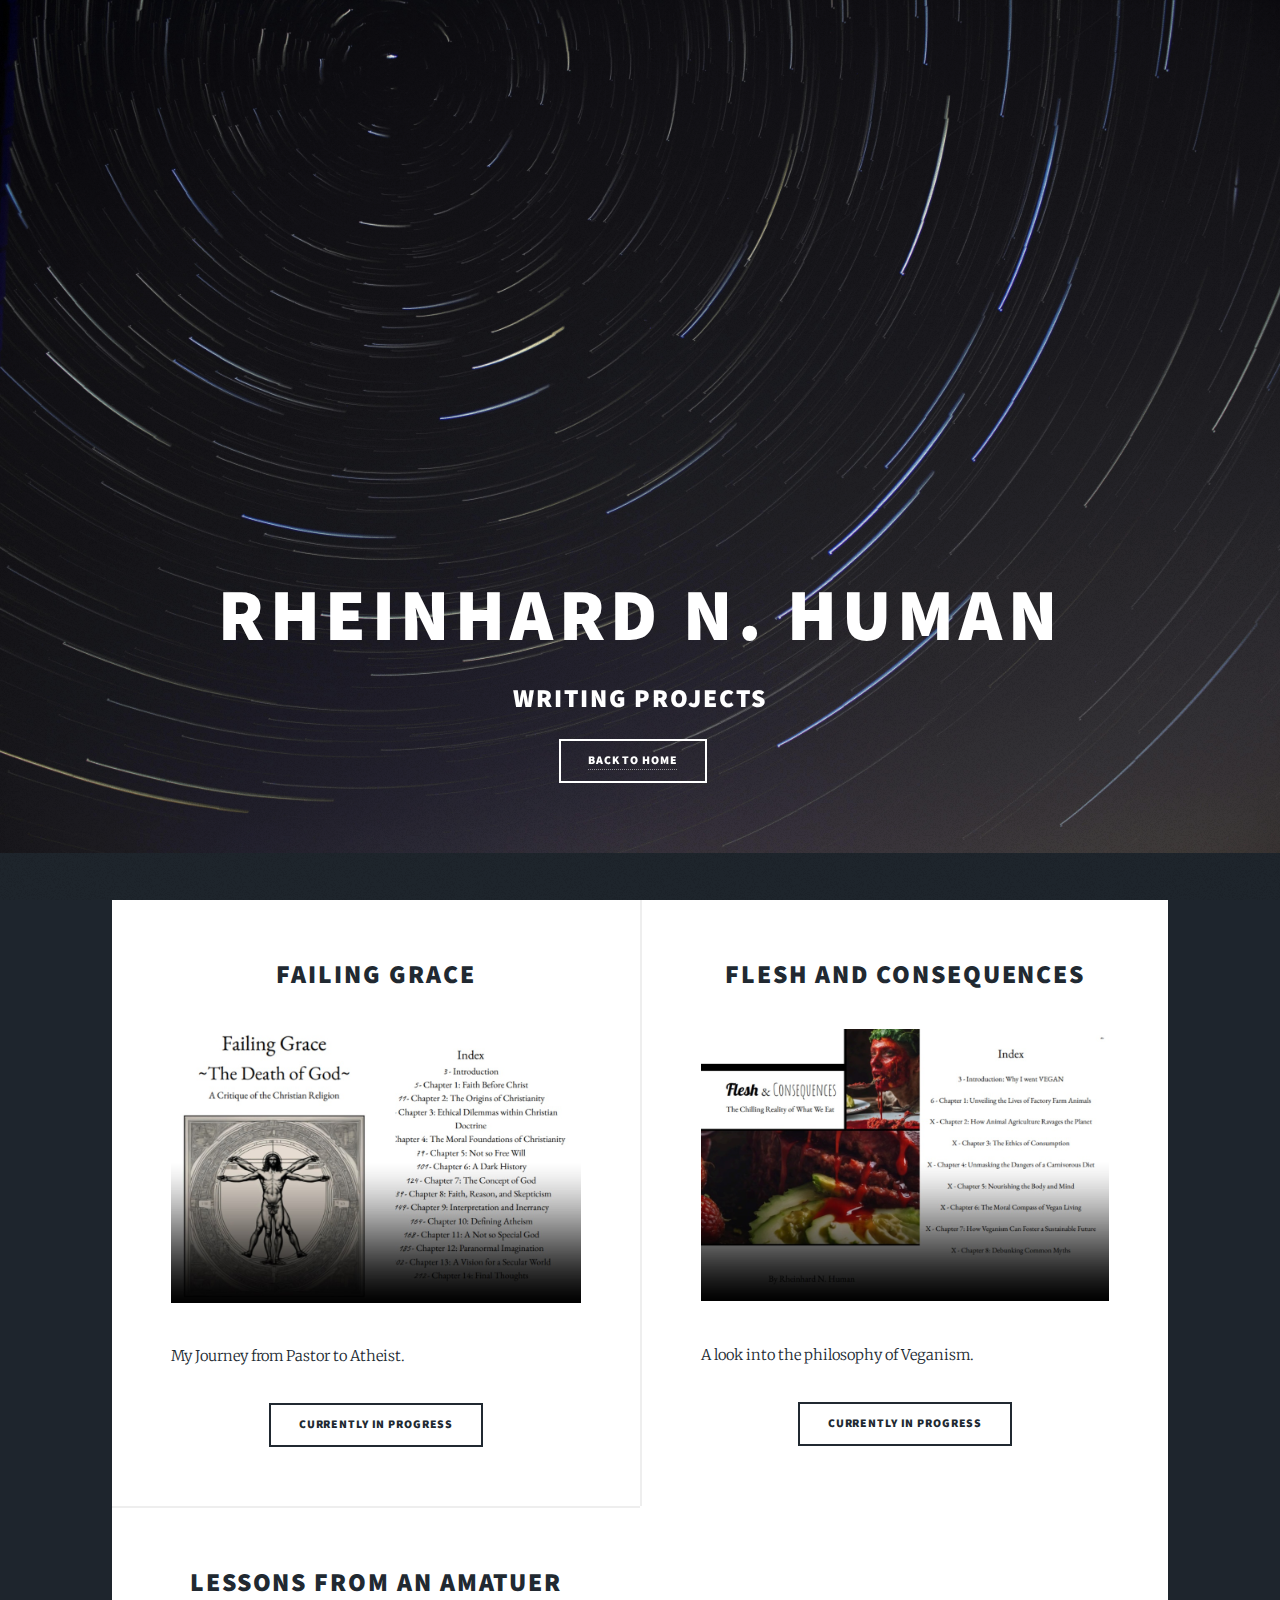
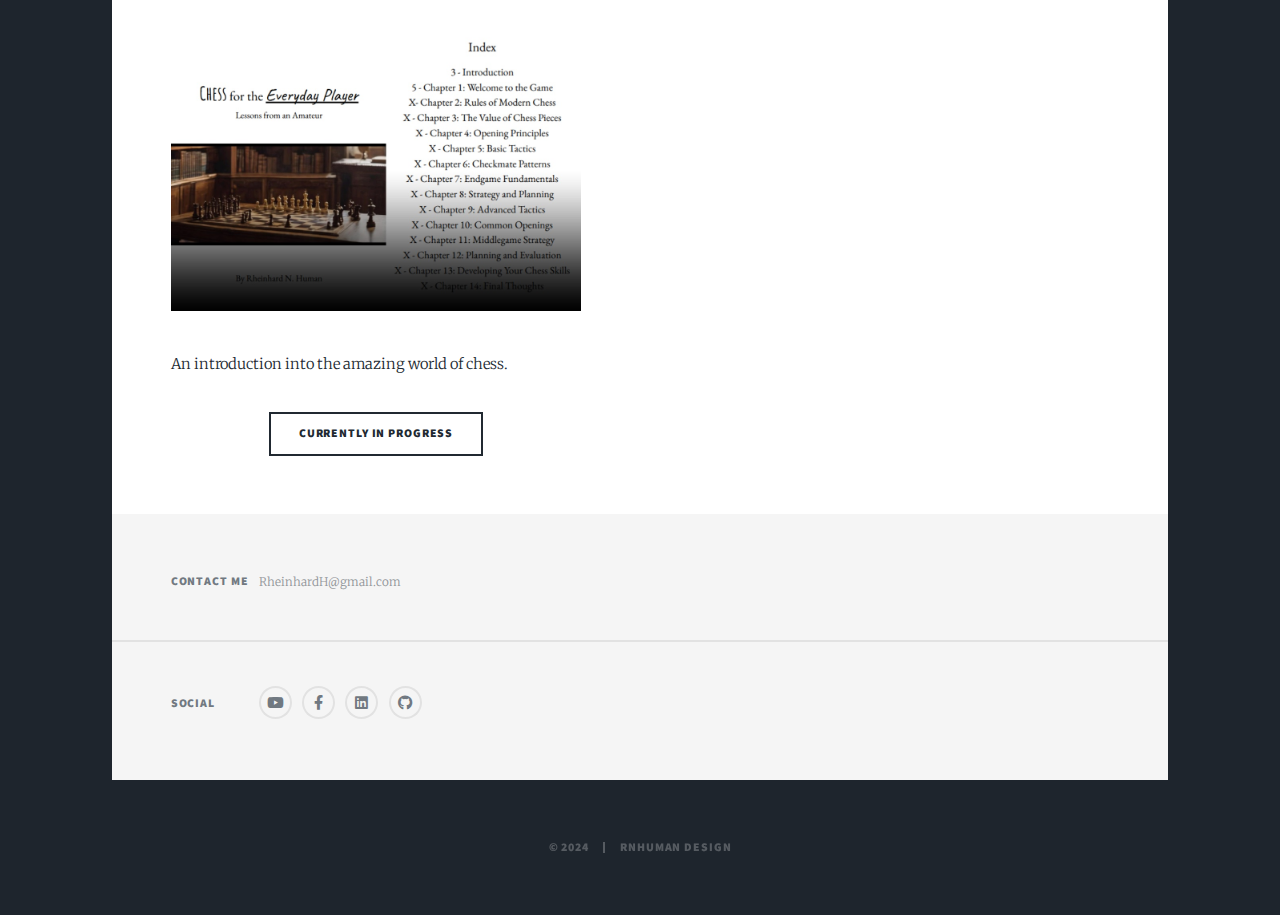
==== wt.html @ 0ad4e661 "Website 95% update" ====
<!DOCTYPE HTML>

<html>
	<head>
		<title>R.N.Human</title>
		<meta charset="utf-8" />
		<meta name="viewport" content="width=device-width, initial-scale=1, user-scalable=no" />
		<link rel="stylesheet" href="assets/css/main.css" />
		<noscript><link rel="stylesheet" href="assets/css/noscript.css" /></noscript>
	</head>
	<body class="is-preload">

			<div id="wrapper" class="fade-in">

					<div id="intro">
						<h1>Rheinhard N. Human</h1>
						<h2>Writing Projects</h2>
						<ul class="actions">
							<button><a href="index.html">Back to Home</a></button>
						</ul>
					</div>

					<header id="header">
						<a href="index.html" class="logo">Back to Home</a>
					</header>

					<div id="main">

							<section class="posts">
								<article>
									<header>
										<h2><a href="pages/gd.html">Failing Grace</a></h2>
									</header>
									<a href="#" class="image fit"><img src="images/01W.jpg" alt="" /></a>
									<p>My Journey from Pastor to Atheist.</p>
									<ul class="actions special">
										<li><a href="#" class="button">Currently In Progress</a></li>
									</ul>
								</article>
								<article>
									<header>
										<h2><a href="pages/gd.html">Flesh and Consequences</a></h2>
									</header>
									<a href="#" class="image fit"><img src="images/02W.jpg" alt="" /></a>
									<p>A look into the philosophy of Veganism.</p>
									<ul class="actions special">
										<li><a href="#" class="button">Currently In Progress</a></li>
									</ul>
								</article>
								<article>
									<header>
										<h2><a href="pages/gd.html">Lessons from an Amatuer</a></h2>
									</header>
									<a href="#" class="image fit"><img src="images/03W.jpg" alt="" /></a>
									<p>An introduction into the amazing world of chess.</p>
									<ul class="actions special">
										<li><a href="#" class="button">Currently In Progress</a></li>
									</ul>
								</article>
							</section>
					</div>

					<footer id="footer">
						<section class="split contact">
							<section class="alt">
								<h3>Contact Me</h3>
								<p>RheinhardH@gmail.com</p>
							</section>
							<section>
								<h3>Social</h3>
								<ul class="icons alt">
									<li><a href="https://www.youtube.com/@rheinhardh" class="icon brands alt fa-youtube"><span class="label">Youtube</span></a></li>
									<li><a href="https://www.facebook.com/SEGinteractive" class="icon brands alt fa-facebook-f"><span class="label">Facebook</span></a></li>
									<li><a href="https://za.linkedin.com/in/rnhuman" class="icon brands alt fa-linkedin"><span class="label">LinkedIn</span></a></li>
									<li><a href="https://github.com/RNHuman" class="icon brands alt fa-github"><span class="label">GitHub</span></a></li>
								</ul>
							</section>
						</section>
					</footer>

					<div id="copyright">
						<ul><li>&copy; 2024</li><li>RNHuman Design</li></ul>
					</div>

			</div>

			<script src="assets/js/jquery.min.js"></script>
			<script src="assets/js/jquery.scrollex.min.js"></script>
			<script src="assets/js/jquery.scrolly.min.js"></script>
			<script src="assets/js/browser.min.js"></script>
			<script src="assets/js/breakpoints.min.js"></script>
			<script src="assets/js/util.js"></script>
			<script src="assets/js/main.js"></script>

	</body>
</html>
---- assets/css/main.css ----
@import url(fontawesome-all.min.css);
@import url("https://fonts.googleapis.com/css?family=Merriweather:300,700,300italic,700italic|Source+Sans+Pro:900");

/*
	Massively by HTML5 UP
	html5up.net | @ajlkn
	Free for personal and commercial use under the CCA 3.0 license (html5up.net/license)
*/

html, body, div, span, applet, object,
iframe, h1, h2, h3, h4, h5, h6, p, blockquote,
pre, a, abbr, acronym, address, big, cite,
code, del, dfn, em, img, ins, kbd, q, s, samp,
small, strike, strong, sub, sup, tt, var, b,
u, i, center, dl, dt, dd, ol, ul, li, fieldset,
form, label, legend, table, caption, tbody,
tfoot, thead, tr, th, td, article, aside,
canvas, details, embed, figure, figcaption,
footer, header, hgroup, menu, nav, output, ruby,
section, summary, time, mark, audio, video {
	margin: 0;
	padding: 0;
	border: 0;
	font-size: 100%;
	font: inherit;
	vertical-align: baseline;}

article, aside, details, figcaption, figure,
footer, header, hgroup, menu, nav, section {
	display: block;}

body {
	line-height: 1;
}

ol, ul {
	list-style: none;
}

blockquote, q {
	quotes: none;
}

	blockquote:before, blockquote:after, q:before, q:after {
		content: '';
		content: none;
	}

table {
	border-collapse: collapse;
	border-spacing: 0;
}

body {
	-webkit-text-size-adjust: none;
}

mark {
	background-color: transparent;
	color: inherit;
}

input::-moz-focus-inner {
	border: 0;
	padding: 0;
}

input, select, textarea {
	-moz-appearance: none;
	-webkit-appearance: none;
	-ms-appearance: none;
	appearance: none;
}

/* Basic */

	@-ms-viewport {
		width: device-width;
	}

	body {
		-ms-overflow-style: scrollbar;
	}

	@media screen and (max-width: 480px) {

		html, body {
			min-width: 320px;
		}

	}

	html {
		box-sizing: border-box;
	}

	*, *:before, *:after {
		box-sizing: inherit;
	}

	body {
		background-color: #1e252d;
	}

		body.is-preload *, body.is-preload *:before, body.is-preload *:after {
			-moz-animation: none !important;
			-webkit-animation: none !important;
			-ms-animation: none !important;
			animation: none !important;
			-moz-transition: none !important;
			-webkit-transition: none !important;
			-ms-transition: none !important;
			transition: none !important;
		}

/* Type */

	html {
		font-size: 16pt;
	}

		@media screen and (max-width: 1680px) {

			html {
				font-size: 12pt;
			}

		}

		@media screen and (max-width: 1280px) {

			html {
				font-size: 11pt;
			}

		}

		@media screen and (max-width: 360px) {

			html {
				font-size: 10pt;
			}

		}

	body {
		color: #212931;
	}

	body, input, select, textarea {
		font-family: "Merriweather", Georgia, serif;
		font-weight: 300;
		font-size: 1rem;
		line-height: 2.375;
	}

	a {
		-moz-transition: color 0.2s ease-in-out, background-color 0.2s ease-in-out, border-color 0.2s ease-in-out, box-shadow 0.2s ease-in-out;
		-webkit-transition: color 0.2s ease-in-out, background-color 0.2s ease-in-out, border-color 0.2s ease-in-out, box-shadow 0.2s ease-in-out;
		-ms-transition: color 0.2s ease-in-out, background-color 0.2s ease-in-out, border-color 0.2s ease-in-out, box-shadow 0.2s ease-in-out;
		transition: color 0.2s ease-in-out, background-color 0.2s ease-in-out, border-color 0.2s ease-in-out, box-shadow 0.2s ease-in-out;
		border-bottom: dotted 1px;
		text-decoration: none;
	}

		a:hover {
			border-bottom-color: transparent;
		}

	strong, b {
		font-weight: 600;
	}

	em, i {
		font-style: italic;
	}

	p {
		text-align: justify;
		margin: 0 0 2rem 0;
	}

	h1, h2, h3, h4, h5, h6 {
		font-family: "Source Sans Pro", Helvetica, sans-serif;
		font-weight: 900;
		line-height: 1.5;
		letter-spacing: 0.075em;
		text-transform: uppercase;
		margin: 0 0 1rem 0;
	}

		h1 a, h2 a, h3 a, h4 a, h5 a, h6 a {
			border-bottom: 0;
			color: inherit;
			text-decoration: none;
		}

	h1 {
		font-size: 4rem;
		line-height: 1.1;
		margin: 0 0 2rem 0;
	}

	h2 {
		font-size: 1.75rem;
		line-height: 1.3;
		margin: 0 0 1.5rem 0;
	}

	h3 {
		font-size: 1.25rem;
		margin: 0 0 1.5rem 0;
	}

	h4 {
		font-size: 1rem;
	}

	h5 {
		font-size: 0.9rem;
	}

	h6 {
		font-size: 0.8rem;
	}

	sub {
		font-size: 0.8rem;
		position: relative;
		top: 0.5rem;
	}

	sup {
		font-size: 0.8rem;
		position: relative;
		top: -0.5rem;
	}

	blockquote {
		border-left: solid 4px;
		font-style: italic;
		margin: 0 0 2rem 0;
		padding: 0.5rem 0 0.5rem 2rem;
	}

	code {
		border: solid 2px;
		font-family: "Courier New", monospace;
		font-size: 0.9rem;
		margin: 0 0.25rem;
		padding: 0.25rem 0.65rem;
	}

	pre {
		-webkit-overflow-scrolling: touch;
		font-family: "Courier New", monospace;
		font-size: 0.9rem;
		margin: 0 0 2rem 0;
	}

		pre code {
			display: block;
			line-height: 1.75;
			padding: 1rem 1.5rem;
			overflow-x: auto;
		}

	hr {
		border: 0;
		border-bottom: solid 2px;
		margin: 3rem 0;
	}

		hr.major {
			margin: 5rem 0;
		}

	.align-left {
		text-align: left;
	}

	.align-center {
		text-align: center;
	}

	.align-right {
		text-align: right;
	}

	input, select, textarea {
		color: #212931;
	}

	a {
		color: #212931;
		border-bottom-color: rgba(33, 41, 49, 0.5);
	}

		a:hover {
			border-bottom-color: transparent;
			color: #18bfef !important;
		}

	strong, b {
		color: #212931;
	}

	h1, h2, h3, h4, h5, h6 {
		color: #212931;
	}

	blockquote {
		border-left-color: #eeeeee;
	}

	code {
		background: rgba(220, 220, 220, 0.25);
		border-color: #eeeeee;
	}

	hr {
		border-bottom-color: #eeeeee;
	}

/* Row */

	.row {
		display: flex;
		flex-wrap: wrap;
		box-sizing: border-box;
		align-items: stretch;
	}

		.row > * {
			box-sizing: border-box;
		}

		.row.gtr-uniform > * > :last-child {
			margin-bottom: 0;
		}

		.row.aln-left {
			justify-content: flex-start;
		}

		.row.aln-center {
			justify-content: center;
		}

		.row.aln-right {
			justify-content: flex-end;
		}

		.row.aln-top {
			align-items: flex-start;
		}

		.row.aln-middle {
			align-items: center;
		}

		.row.aln-bottom {
			align-items: flex-end;
		}

		.row > .imp {
			order: -1;
		}

		.row > .col-1 {
			width: 8.33333%;
		}

		.row > .off-1 {
			margin-left: 8.33333%;
		}

		.row > .col-2 {
			width: 16.66667%;
		}

		.row > .off-2 {
			margin-left: 16.66667%;
		}

		.row > .col-3 {
			width: 25%;
		}

		.row > .off-3 {
			margin-left: 25%;
		}

		.row > .col-4 {
			width: 33.33333%;
		}

		.row > .off-4 {
			margin-left: 33.33333%;
		}

		.row > .col-5 {
			width: 41.66667%;
		}

		.row > .off-5 {
			margin-left: 41.66667%;
		}

		.row > .col-6 {
			width: 50%;
		}

		.row > .off-6 {
			margin-left: 50%;
		}

		.row > .col-7 {
			width: 58.33333%;
		}

		.row > .off-7 {
			margin-left: 58.33333%;
		}

		.row > .col-8 {
			width: 66.66667%;
		}

		.row > .off-8 {
			margin-left: 66.66667%;
		}

		.row > .col-9 {
			width: 75%;
		}

		.row > .off-9 {
			margin-left: 75%;
		}

		.row > .col-10 {
			width: 83.33333%;
		}

		.row > .off-10 {
			margin-left: 83.33333%;
		}

		.row > .col-11 {
			width: 91.66667%;
		}

		.row > .off-11 {
			margin-left: 91.66667%;
		}

		.row > .col-12 {
			width: 100%;
		}

		.row > .off-12 {
			margin-left: 100%;
		}

		.row.gtr-0 {
			margin-top: 0;
			margin-left: 0rem;
		}

			.row.gtr-0 > * {
				padding: 0 0 0 0rem;
			}

			.row.gtr-0.gtr-uniform {
				margin-top: 0rem;
			}

				.row.gtr-0.gtr-uniform > * {
					padding-top: 0rem;
				}

		.row.gtr-25 {
			margin-top: 0;
			margin-left: -0.375rem;
		}

			.row.gtr-25 > * {
				padding: 0 0 0 0.375rem;
			}

			.row.gtr-25.gtr-uniform {
				margin-top: -0.375rem;
			}

				.row.gtr-25.gtr-uniform > * {
					padding-top: 0.375rem;
				}

		.row.gtr-50 {
			margin-top: 0;
			margin-left: -0.75rem;
		}

			.row.gtr-50 > * {
				padding: 0 0 0 0.75rem;
			}

			.row.gtr-50.gtr-uniform {
				margin-top: -0.75rem;
			}

				.row.gtr-50.gtr-uniform > * {
					padding-top: 0.75rem;
				}

		.row {
			margin-top: 0;
			margin-left: -1.5rem;
		}

			.row > * {
				padding: 0 0 0 1.5rem;
			}

			.row.gtr-uniform {
				margin-top: -1.5rem;
			}

				.row.gtr-uniform > * {
					padding-top: 1.5rem;
				}

		.row.gtr-150 {
			margin-top: 0;
			margin-left: -2.25rem;
		}

			.row.gtr-150 > * {
				padding: 0 0 0 2.25rem;
			}

			.row.gtr-150.gtr-uniform {
				margin-top: -2.25rem;
			}

				.row.gtr-150.gtr-uniform > * {
					padding-top: 2.25rem;
				}

		.row.gtr-200 {
			margin-top: 0;
			margin-left: -3rem;
		}

			.row.gtr-200 > * {
				padding: 0 0 0 3rem;
			}

			.row.gtr-200.gtr-uniform {
				margin-top: -3rem;
			}

				.row.gtr-200.gtr-uniform > * {
					padding-top: 3rem;
				}

		@media screen and (max-width: 1680px) {

			.row {
				display: flex;
				flex-wrap: wrap;
				box-sizing: border-box;
				align-items: stretch;
			}

				.row > * {
					box-sizing: border-box;
				}

				.row.gtr-uniform > * > :last-child {
					margin-bottom: 0;
				}

				.row.aln-left {
					justify-content: flex-start;
				}

				.row.aln-center {
					justify-content: center;
				}

				.row.aln-right {
					justify-content: flex-end;
				}

				.row.aln-top {
					align-items: flex-start;
				}

				.row.aln-middle {
					align-items: center;
				}

				.row.aln-bottom {
					align-items: flex-end;
				}

				.row > .imp-xlarge {
					order: -1;
				}

				.row > .col-1-xlarge {
					width: 8.33333%;
				}

				.row > .off-1-xlarge {
					margin-left: 8.33333%;
				}

				.row > .col-2-xlarge {
					width: 16.66667%;
				}

				.row > .off-2-xlarge {
					margin-left: 16.66667%;
				}

				.row > .col-3-xlarge {
					width: 25%;
				}

				.row > .off-3-xlarge {
					margin-left: 25%;
				}

				.row > .col-4-xlarge {
					width: 33.33333%;
				}

				.row > .off-4-xlarge {
					margin-left: 33.33333%;
				}

				.row > .col-5-xlarge {
					width: 41.66667%;
				}

				.row > .off-5-xlarge {
					margin-left: 41.66667%;
				}

				.row > .col-6-xlarge {
					width: 50%;
				}

				.row > .off-6-xlarge {
					margin-left: 50%;
				}

				.row > .col-7-xlarge {
					width: 58.33333%;
				}

				.row > .off-7-xlarge {
					margin-left: 58.33333%;
				}

				.row > .col-8-xlarge {
					width: 66.66667%;
				}

				.row > .off-8-xlarge {
					margin-left: 66.66667%;
				}

				.row > .col-9-xlarge {
					width: 75%;
				}

				.row > .off-9-xlarge {
					margin-left: 75%;
				}

				.row > .col-10-xlarge {
					width: 83.33333%;
				}

				.row > .off-10-xlarge {
					margin-left: 83.33333%;
				}

				.row > .col-11-xlarge {
					width: 91.66667%;
				}

				.row > .off-11-xlarge {
					margin-left: 91.66667%;
				}

				.row > .col-12-xlarge {
					width: 100%;
				}

				.row > .off-12-xlarge {
					margin-left: 100%;
				}

				.row.gtr-0 {
					margin-top: 0;
					margin-left: 0rem;
				}

					.row.gtr-0 > * {
						padding: 0 0 0 0rem;
					}

					.row.gtr-0.gtr-uniform {
						margin-top: 0rem;
					}

						.row.gtr-0.gtr-uniform > * {
							padding-top: 0rem;
						}

				.row.gtr-25 {
					margin-top: 0;
					margin-left: -0.375rem;
				}

					.row.gtr-25 > * {
						padding: 0 0 0 0.375rem;
					}

					.row.gtr-25.gtr-uniform {
						margin-top: -0.375rem;
					}

						.row.gtr-25.gtr-uniform > * {
							padding-top: 0.375rem;
						}

				.row.gtr-50 {
					margin-top: 0;
					margin-left: -0.75rem;
				}

					.row.gtr-50 > * {
						padding: 0 0 0 0.75rem;
					}

					.row.gtr-50.gtr-uniform {
						margin-top: -0.75rem;
					}

						.row.gtr-50.gtr-uniform > * {
							padding-top: 0.75rem;
						}

				.row {
					margin-top: 0;
					margin-left: -1.5rem;
				}

					.row > * {
						padding: 0 0 0 1.5rem;
					}

					.row.gtr-uniform {
						margin-top: -1.5rem;
					}

						.row.gtr-uniform > * {
							padding-top: 1.5rem;
						}

				.row.gtr-150 {
					margin-top: 0;
					margin-left: -2.25rem;
				}

					.row.gtr-150 > * {
						padding: 0 0 0 2.25rem;
					}

					.row.gtr-150.gtr-uniform {
						margin-top: -2.25rem;
					}

						.row.gtr-150.gtr-uniform > * {
							padding-top: 2.25rem;
						}

				.row.gtr-200 {
					margin-top: 0;
					margin-left: -3rem;
				}

					.row.gtr-200 > * {
						padding: 0 0 0 3rem;
					}

					.row.gtr-200.gtr-uniform {
						margin-top: -3rem;
					}

						.row.gtr-200.gtr-uniform > * {
							padding-top: 3rem;
						}

		}

		@media screen and (max-width: 1280px) {

			.row {
				display: flex;
				flex-wrap: wrap;
				box-sizing: border-box;
				align-items: stretch;
			}

				.row > * {
					box-sizing: border-box;
				}

				.row.gtr-uniform > * > :last-child {
					margin-bottom: 0;
				}

				.row.aln-left {
					justify-content: flex-start;
				}

				.row.aln-center {
					justify-content: center;
				}

				.row.aln-right {
					justify-content: flex-end;
				}

				.row.aln-top {
					align-items: flex-start;
				}

				.row.aln-middle {
					align-items: center;
				}

				.row.aln-bottom {
					align-items: flex-end;
				}

				.row > .imp-large {
					order: -1;
				}

				.row > .col-1-large {
					width: 8.33333%;
				}

				.row > .off-1-large {
					margin-left: 8.33333%;
				}

				.row > .col-2-large {
					width: 16.66667%;
				}

				.row > .off-2-large {
					margin-left: 16.66667%;
				}

				.row > .col-3-large {
					width: 25%;
				}

				.row > .off-3-large {
					margin-left: 25%;
				}

				.row > .col-4-large {
					width: 33.33333%;
				}

				.row > .off-4-large {
					margin-left: 33.33333%;
				}

				.row > .col-5-large {
					width: 41.66667%;
				}

				.row > .off-5-large {
					margin-left: 41.66667%;
				}

				.row > .col-6-large {
					width: 50%;
				}

				.row > .off-6-large {
					margin-left: 50%;
				}

				.row > .col-7-large {
					width: 58.33333%;
				}

				.row > .off-7-large {
					margin-left: 58.33333%;
				}

				.row > .col-8-large {
					width: 66.66667%;
				}

				.row > .off-8-large {
					margin-left: 66.66667%;
				}

				.row > .col-9-large {
					width: 75%;
				}

				.row > .off-9-large {
					margin-left: 75%;
				}

				.row > .col-10-large {
					width: 83.33333%;
				}

				.row > .off-10-large {
					margin-left: 83.33333%;
				}

				.row > .col-11-large {
					width: 91.66667%;
				}

				.row > .off-11-large {
					margin-left: 91.66667%;
				}

				.row > .col-12-large {
					width: 100%;
				}

				.row > .off-12-large {
					margin-left: 100%;
				}

				.row.gtr-0 {
					margin-top: 0;
					margin-left: 0rem;
				}

					.row.gtr-0 > * {
						padding: 0 0 0 0rem;
					}

					.row.gtr-0.gtr-uniform {
						margin-top: 0rem;
					}

						.row.gtr-0.gtr-uniform > * {
							padding-top: 0rem;
						}

				.row.gtr-25 {
					margin-top: 0;
					margin-left: -0.375rem;
				}

					.row.gtr-25 > * {
						padding: 0 0 0 0.375rem;
					}

					.row.gtr-25.gtr-uniform {
						margin-top: -0.375rem;
					}

						.row.gtr-25.gtr-uniform > * {
							padding-top: 0.375rem;
						}

				.row.gtr-50 {
					margin-top: 0;
					margin-left: -0.75rem;
				}

					.row.gtr-50 > * {
						padding: 0 0 0 0.75rem;
					}

					.row.gtr-50.gtr-uniform {
						margin-top: -0.75rem;
					}

						.row.gtr-50.gtr-uniform > * {
							padding-top: 0.75rem;
						}

				.row {
					margin-top: 0;
					margin-left: -1.5rem;
				}

					.row > * {
						padding: 0 0 0 1.5rem;
					}

					.row.gtr-uniform {
						margin-top: -1.5rem;
					}

						.row.gtr-uniform > * {
							padding-top: 1.5rem;
						}

				.row.gtr-150 {
					margin-top: 0;
					margin-left: -2.25rem;
				}

					.row.gtr-150 > * {
						padding: 0 0 0 2.25rem;
					}

					.row.gtr-150.gtr-uniform {
						margin-top: -2.25rem;
					}

						.row.gtr-150.gtr-uniform > * {
							padding-top: 2.25rem;
						}

				.row.gtr-200 {
					margin-top: 0;
					margin-left: -3rem;
				}

					.row.gtr-200 > * {
						padding: 0 0 0 3rem;
					}

					.row.gtr-200.gtr-uniform {
						margin-top: -3rem;
					}

						.row.gtr-200.gtr-uniform > * {
							padding-top: 3rem;
						}

		}

		@media screen and (max-width: 980px) {

			.row {
				display: flex;
				flex-wrap: wrap;
				box-sizing: border-box;
				align-items: stretch;
			}

				.row > * {
					box-sizing: border-box;
				}

				.row.gtr-uniform > * > :last-child {
					margin-bottom: 0;
				}

				.row.aln-left {
					justify-content: flex-start;
				}

				.row.aln-center {
					justify-content: center;
				}

				.row.aln-right {
					justify-content: flex-end;
				}

				.row.aln-top {
					align-items: flex-start;
				}

				.row.aln-middle {
					align-items: center;
				}

				.row.aln-bottom {
					align-items: flex-end;
				}

				.row > .imp-medium {
					order: -1;
				}

				.row > .col-1-medium {
					width: 8.33333%;
				}

				.row > .off-1-medium {
					margin-left: 8.33333%;
				}

				.row > .col-2-medium {
					width: 16.66667%;
				}

				.row > .off-2-medium {
					margin-left: 16.66667%;
				}

				.row > .col-3-medium {
					width: 25%;
				}

				.row > .off-3-medium {
					margin-left: 25%;
				}

				.row > .col-4-medium {
					width: 33.33333%;
				}

				.row > .off-4-medium {
					margin-left: 33.33333%;
				}

				.row > .col-5-medium {
					width: 41.66667%;
				}

				.row > .off-5-medium {
					margin-left: 41.66667%;
				}

				.row > .col-6-medium {
					width: 50%;
				}

				.row > .off-6-medium {
					margin-left: 50%;
				}

				.row > .col-7-medium {
					width: 58.33333%;
				}

				.row > .off-7-medium {
					margin-left: 58.33333%;
				}

				.row > .col-8-medium {
					width: 66.66667%;
				}

				.row > .off-8-medium {
					margin-left: 66.66667%;
				}

				.row > .col-9-medium {
					width: 75%;
				}

				.row > .off-9-medium {
					margin-left: 75%;
				}

				.row > .col-10-medium {
					width: 83.33333%;
				}

				.row > .off-10-medium {
					margin-left: 83.33333%;
				}

				.row > .col-11-medium {
					width: 91.66667%;
				}

				.row > .off-11-medium {
					margin-left: 91.66667%;
				}

				.row > .col-12-medium {
					width: 100%;
				}

				.row > .off-12-medium {
					margin-left: 100%;
				}

				.row.gtr-0 {
					margin-top: 0;
					margin-left: 0rem;
				}

					.row.gtr-0 > * {
						padding: 0 0 0 0rem;
					}

					.row.gtr-0.gtr-uniform {
						margin-top: 0rem;
					}

						.row.gtr-0.gtr-uniform > * {
							padding-top: 0rem;
						}

				.row.gtr-25 {
					margin-top: 0;
					margin-left: -0.375rem;
				}

					.row.gtr-25 > * {
						padding: 0 0 0 0.375rem;
					}

					.row.gtr-25.gtr-uniform {
						margin-top: -0.375rem;
					}

						.row.gtr-25.gtr-uniform > * {
							padding-top: 0.375rem;
						}

				.row.gtr-50 {
					margin-top: 0;
					margin-left: -0.75rem;
				}

					.row.gtr-50 > * {
						padding: 0 0 0 0.75rem;
					}

					.row.gtr-50.gtr-uniform {
						margin-top: -0.75rem;
					}

						.row.gtr-50.gtr-uniform > * {
							padding-top: 0.75rem;
						}

				.row {
					margin-top: 0;
					margin-left: -1.5rem;
				}

					.row > * {
						padding: 0 0 0 1.5rem;
					}

					.row.gtr-uniform {
						margin-top: -1.5rem;
					}

						.row.gtr-uniform > * {
							padding-top: 1.5rem;
						}

				.row.gtr-150 {
					margin-top: 0;
					margin-left: -2.25rem;
				}

					.row.gtr-150 > * {
						padding: 0 0 0 2.25rem;
					}

					.row.gtr-150.gtr-uniform {
						margin-top: -2.25rem;
					}

						.row.gtr-150.gtr-uniform > * {
							padding-top: 2.25rem;
						}

				.row.gtr-200 {
					margin-top: 0;
					margin-left: -3rem;
				}

					.row.gtr-200 > * {
						padding: 0 0 0 3rem;
					}

					.row.gtr-200.gtr-uniform {
						margin-top: -3rem;
					}

						.row.gtr-200.gtr-uniform > * {
							padding-top: 3rem;
						}

		}

		@media screen and (max-width: 736px) {

			.row {
				display: flex;
				flex-wrap: wrap;
				box-sizing: border-box;
				align-items: stretch;
			}

				.row > * {
					box-sizing: border-box;
				}

				.row.gtr-uniform > * > :last-child {
					margin-bottom: 0;
				}

				.row.aln-left {
					justify-content: flex-start;
				}

				.row.aln-center {
					justify-content: center;
				}

				.row.aln-right {
					justify-content: flex-end;
				}

				.row.aln-top {
					align-items: flex-start;
				}

				.row.aln-middle {
					align-items: center;
				}

				.row.aln-bottom {
					align-items: flex-end;
				}

				.row > .imp-small {
					order: -1;
				}

				.row > .col-1-small {
					width: 8.33333%;
				}

				.row > .off-1-small {
					margin-left: 8.33333%;
				}

				.row > .col-2-small {
					width: 16.66667%;
				}

				.row > .off-2-small {
					margin-left: 16.66667%;
				}

				.row > .col-3-small {
					width: 25%;
				}

				.row > .off-3-small {
					margin-left: 25%;
				}

				.row > .col-4-small {
					width: 33.33333%;
				}

				.row > .off-4-small {
					margin-left: 33.33333%;
				}

				.row > .col-5-small {
					width: 41.66667%;
				}

				.row > .off-5-small {
					margin-left: 41.66667%;
				}

				.row > .col-6-small {
					width: 50%;
				}

				.row > .off-6-small {
					margin-left: 50%;
				}

				.row > .col-7-small {
					width: 58.33333%;
				}

				.row > .off-7-small {
					margin-left: 58.33333%;
				}

				.row > .col-8-small {
					width: 66.66667%;
				}

				.row > .off-8-small {
					margin-left: 66.66667%;
				}

				.row > .col-9-small {
					width: 75%;
				}

				.row > .off-9-small {
					margin-left: 75%;
				}

				.row > .col-10-small {
					width: 83.33333%;
				}

				.row > .off-10-small {
					margin-left: 83.33333%;
				}

				.row > .col-11-small {
					width: 91.66667%;
				}

				.row > .off-11-small {
					margin-left: 91.66667%;
				}

				.row > .col-12-small {
					width: 100%;
				}

				.row > .off-12-small {
					margin-left: 100%;
				}

				.row.gtr-0 {
					margin-top: 0;
					margin-left: 0rem;
				}

					.row.gtr-0 > * {
						padding: 0 0 0 0rem;
					}

					.row.gtr-0.gtr-uniform {
						margin-top: 0rem;
					}

						.row.gtr-0.gtr-uniform > * {
							padding-top: 0rem;
						}

				.row.gtr-25 {
					margin-top: 0;
					margin-left: -0.375rem;
				}

					.row.gtr-25 > * {
						padding: 0 0 0 0.375rem;
					}

					.row.gtr-25.gtr-uniform {
						margin-top: -0.375rem;
					}

						.row.gtr-25.gtr-uniform > * {
							padding-top: 0.375rem;
						}

				.row.gtr-50 {
					margin-top: 0;
					margin-left: -0.75rem;
				}

					.row.gtr-50 > * {
						padding: 0 0 0 0.75rem;
					}

					.row.gtr-50.gtr-uniform {
						margin-top: -0.75rem;
					}

						.row.gtr-50.gtr-uniform > * {
							padding-top: 0.75rem;
						}

				.row {
					margin-top: 0;
					margin-left: -1.5rem;
				}

					.row > * {
						padding: 0 0 0 1.5rem;
					}

					.row.gtr-uniform {
						margin-top: -1.5rem;
					}

						.row.gtr-uniform > * {
							padding-top: 1.5rem;
						}

				.row.gtr-150 {
					margin-top: 0;
					margin-left: -2.25rem;
				}

					.row.gtr-150 > * {
						padding: 0 0 0 2.25rem;
					}

					.row.gtr-150.gtr-uniform {
						margin-top: -2.25rem;
					}

						.row.gtr-150.gtr-uniform > * {
							padding-top: 2.25rem;
						}

				.row.gtr-200 {
					margin-top: 0;
					margin-left: -3rem;
				}

					.row.gtr-200 > * {
						padding: 0 0 0 3rem;
					}

					.row.gtr-200.gtr-uniform {
						margin-top: -3rem;
					}

						.row.gtr-200.gtr-uniform > * {
							padding-top: 3rem;
						}

		}

		@media screen and (max-width: 480px) {

			.row {
				display: flex;
				flex-wrap: wrap;
				box-sizing: border-box;
				align-items: stretch;
			}

				.row > * {
					box-sizing: border-box;
				}

				.row.gtr-uniform > * > :last-child {
					margin-bottom: 0;
				}

				.row.aln-left {
					justify-content: flex-start;
				}

				.row.aln-center {
					justify-content: center;
				}

				.row.aln-right {
					justify-content: flex-end;
				}

				.row.aln-top {
					align-items: flex-start;
				}

				.row.aln-middle {
					align-items: center;
				}

				.row.aln-bottom {
					align-items: flex-end;
				}

				.row > .imp-xsmall {
					order: -1;
				}

				.row > .col-1-xsmall {
					width: 8.33333%;
				}

				.row > .off-1-xsmall {
					margin-left: 8.33333%;
				}

				.row > .col-2-xsmall {
					width: 16.66667%;
				}

				.row > .off-2-xsmall {
					margin-left: 16.66667%;
				}

				.row > .col-3-xsmall {
					width: 25%;
				}

				.row > .off-3-xsmall {
					margin-left: 25%;
				}

				.row > .col-4-xsmall {
					width: 33.33333%;
				}

				.row > .off-4-xsmall {
					margin-left: 33.33333%;
				}

				.row > .col-5-xsmall {
					width: 41.66667%;
				}

				.row > .off-5-xsmall {
					margin-left: 41.66667%;
				}

				.row > .col-6-xsmall {
					width: 50%;
				}

				.row > .off-6-xsmall {
					margin-left: 50%;
				}

				.row > .col-7-xsmall {
					width: 58.33333%;
				}

				.row > .off-7-xsmall {
					margin-left: 58.33333%;
				}

				.row > .col-8-xsmall {
					width: 66.66667%;
				}

				.row > .off-8-xsmall {
					margin-left: 66.66667%;
				}

				.row > .col-9-xsmall {
					width: 75%;
				}

				.row > .off-9-xsmall {
					margin-left: 75%;
				}

				.row > .col-10-xsmall {
					width: 83.33333%;
				}

				.row > .off-10-xsmall {
					margin-left: 83.33333%;
				}

				.row > .col-11-xsmall {
					width: 91.66667%;
				}

				.row > .off-11-xsmall {
					margin-left: 91.66667%;
				}

				.row > .col-12-xsmall {
					width: 100%;
				}

				.row > .off-12-xsmall {
					margin-left: 100%;
				}

				.row.gtr-0 {
					margin-top: 0;
					margin-left: 0rem;
				}

					.row.gtr-0 > * {
						padding: 0 0 0 0rem;
					}

					.row.gtr-0.gtr-uniform {
						margin-top: 0rem;
					}

						.row.gtr-0.gtr-uniform > * {
							padding-top: 0rem;
						}

				.row.gtr-25 {
					margin-top: 0;
					margin-left: -0.375rem;
				}

					.row.gtr-25 > * {
						padding: 0 0 0 0.375rem;
					}

					.row.gtr-25.gtr-uniform {
						margin-top: -0.375rem;
					}

						.row.gtr-25.gtr-uniform > * {
							padding-top: 0.375rem;
						}

				.row.gtr-50 {
					margin-top: 0;
					margin-left: -0.75rem;
				}

					.row.gtr-50 > * {
						padding: 0 0 0 0.75rem;
					}

					.row.gtr-50.gtr-uniform {
						margin-top: -0.75rem;
					}

						.row.gtr-50.gtr-uniform > * {
							padding-top: 0.75rem;
						}

				.row {
					margin-top: 0;
					margin-left: -1.5rem;
				}

					.row > * {
						padding: 0 0 0 1.5rem;
					}

					.row.gtr-uniform {
						margin-top: -1.5rem;
					}

						.row.gtr-uniform > * {
							padding-top: 1.5rem;
						}

				.row.gtr-150 {
					margin-top: 0;
					margin-left: -2.25rem;
				}

					.row.gtr-150 > * {
						padding: 0 0 0 2.25rem;
					}

					.row.gtr-150.gtr-uniform {
						margin-top: -2.25rem;
					}

						.row.gtr-150.gtr-uniform > * {
							padding-top: 2.25rem;
						}

				.row.gtr-200 {
					margin-top: 0;
					margin-left: -3rem;
				}

					.row.gtr-200 > * {
						padding: 0 0 0 3rem;
					}

					.row.gtr-200.gtr-uniform {
						margin-top: -3rem;
					}

						.row.gtr-200.gtr-uniform > * {
							padding-top: 3rem;
						}

		}

		@media screen and (max-width: 360px) {

			.row {
				display: flex;
				flex-wrap: wrap;
				box-sizing: border-box;
				align-items: stretch;
			}

				.row > * {
					box-sizing: border-box;
				}

				.row.gtr-uniform > * > :last-child {
					margin-bottom: 0;
				}

				.row.aln-left {
					justify-content: flex-start;
				}

				.row.aln-center {
					justify-content: center;
				}

				.row.aln-right {
					justify-content: flex-end;
				}

				.row.aln-top {
					align-items: flex-start;
				}

				.row.aln-middle {
					align-items: center;
				}

				.row.aln-bottom {
					align-items: flex-end;
				}

				.row > .imp-xxsmall {
					order: -1;
				}

				.row > .col-1-xxsmall {
					width: 8.33333%;
				}

				.row > .off-1-xxsmall {
					margin-left: 8.33333%;
				}

				.row > .col-2-xxsmall {
					width: 16.66667%;
				}

				.row > .off-2-xxsmall {
					margin-left: 16.66667%;
				}

				.row > .col-3-xxsmall {
					width: 25%;
				}

				.row > .off-3-xxsmall {
					margin-left: 25%;
				}

				.row > .col-4-xxsmall {
					width: 33.33333%;
				}

				.row > .off-4-xxsmall {
					margin-left: 33.33333%;
				}

				.row > .col-5-xxsmall {
					width: 41.66667%;
				}

				.row > .off-5-xxsmall {
					margin-left: 41.66667%;
				}

				.row > .col-6-xxsmall {
					width: 50%;
				}

				.row > .off-6-xxsmall {
					margin-left: 50%;
				}

				.row > .col-7-xxsmall {
					width: 58.33333%;
				}

				.row > .off-7-xxsmall {
					margin-left: 58.33333%;
				}

				.row > .col-8-xxsmall {
					width: 66.66667%;
				}

				.row > .off-8-xxsmall {
					margin-left: 66.66667%;
				}

				.row > .col-9-xxsmall {
					width: 75%;
				}

				.row > .off-9-xxsmall {
					margin-left: 75%;
				}

				.row > .col-10-xxsmall {
					width: 83.33333%;
				}

				.row > .off-10-xxsmall {
					margin-left: 83.33333%;
				}

				.row > .col-11-xxsmall {
					width: 91.66667%;
				}

				.row > .off-11-xxsmall {
					margin-left: 91.66667%;
				}

				.row > .col-12-xxsmall {
					width: 100%;
				}

				.row > .off-12-xxsmall {
					margin-left: 100%;
				}

				.row.gtr-0 {
					margin-top: 0;
					margin-left: 0rem;
				}

					.row.gtr-0 > * {
						padding: 0 0 0 0rem;
					}

					.row.gtr-0.gtr-uniform {
						margin-top: 0rem;
					}

						.row.gtr-0.gtr-uniform > * {
							padding-top: 0rem;
						}

				.row.gtr-25 {
					margin-top: 0;
					margin-left: -0.375rem;
				}

					.row.gtr-25 > * {
						padding: 0 0 0 0.375rem;
					}

					.row.gtr-25.gtr-uniform {
						margin-top: -0.375rem;
					}

						.row.gtr-25.gtr-uniform > * {
							padding-top: 0.375rem;
						}

				.row.gtr-50 {
					margin-top: 0;
					margin-left: -0.75rem;
				}

					.row.gtr-50 > * {
						padding: 0 0 0 0.75rem;
					}

					.row.gtr-50.gtr-uniform {
						margin-top: -0.75rem;
					}

						.row.gtr-50.gtr-uniform > * {
							padding-top: 0.75rem;
						}

				.row {
					margin-top: 0;
					margin-left: -1.5rem;
				}

					.row > * {
						padding: 0 0 0 1.5rem;
					}

					.row.gtr-uniform {
						margin-top: -1.5rem;
					}

						.row.gtr-uniform > * {
							padding-top: 1.5rem;
						}

				.row.gtr-150 {
					margin-top: 0;
					margin-left: -2.25rem;
				}

					.row.gtr-150 > * {
						padding: 0 0 0 2.25rem;
					}

					.row.gtr-150.gtr-uniform {
						margin-top: -2.25rem;
					}

						.row.gtr-150.gtr-uniform > * {
							padding-top: 2.25rem;
						}

				.row.gtr-200 {
					margin-top: 0;
					margin-left: -3rem;
				}

					.row.gtr-200 > * {
						padding: 0 0 0 3rem;
					}

					.row.gtr-200.gtr-uniform {
						margin-top: -3rem;
					}

						.row.gtr-200.gtr-uniform > * {
							padding-top: 3rem;
						}

		}

/* Box */

	.box {
		border: solid 2px;
		margin-bottom: 2rem;
		padding: 1.5rem;
	}

		.box > :last-child,
		.box > :last-child > :last-child,
		.box > :last-child > :last-child > :last-child {
			margin-bottom: 0;
		}

		.box.alt {
			border: 0;
			border-radius: 0;
			padding: 0;
		}

	.box {
		border-color: #eeeeee;
	}

/* Button */

	input[type="submit"],
	input[type="reset"],
	input[type="button"],
	button,
	.button {
		-moz-appearance: none;
		-webkit-appearance: none;
		-ms-appearance: none;
		appearance: none;
		-moz-transition: background-color 0.2s ease-in-out, box-shadow 0.2s ease-in-out, color 0.2s ease-in-out;
		-webkit-transition: background-color 0.2s ease-in-out, box-shadow 0.2s ease-in-out, color 0.2s ease-in-out;
		-ms-transition: background-color 0.2s ease-in-out, box-shadow 0.2s ease-in-out, color 0.2s ease-in-out;
		transition: background-color 0.2s ease-in-out, box-shadow 0.2s ease-in-out, color 0.2s ease-in-out;
		border: 0;
		border-radius: 0;
		cursor: pointer;
		display: inline-block;
		font-family: "Source Sans Pro", Helvetica, sans-serif;
		font-size: 0.8rem;
		font-weight: 900;
		letter-spacing: 0.075em;
		height: 3rem;
		line-height: 3rem;
		padding: 0 2rem;
		text-align: center;
		text-decoration: none;
		text-transform: uppercase;
		white-space: nowrap;
	}

		input[type="submit"].icon:before,
		input[type="reset"].icon:before,
		input[type="button"].icon:before,
		button.icon:before,
		.button.icon:before {
			margin-right: 0.5rem;
		}

		input[type="submit"].icon.solo,
		input[type="reset"].icon.solo,
		input[type="button"].icon.solo,
		button.icon.solo,
		.button.icon.solo {
			position: relative;
			width: 4rem;
			height: 4rem;
			line-height: 4rem;
			border-radius: 4rem;
			text-indent: 4rem;
			overflow: hidden;
			padding: 0;
			white-space: nowrap;
		}

			input[type="submit"].icon.solo:before,
			input[type="reset"].icon.solo:before,
			input[type="button"].icon.solo:before,
			button.icon.solo:before,
			.button.icon.solo:before {
				position: absolute;
				display: block;
				top: 0;
				left: 0;
				width: inherit;
				height: inherit;
				line-height: inherit;
				font-size: 1.25rem;
				margin-right: 0;
				text-align: center;
				text-indent: 0;
			}

		input[type="submit"].fit,
		input[type="reset"].fit,
		input[type="button"].fit,
		button.fit,
		.button.fit {
			width: 100%;
		}

		input[type="submit"].small,
		input[type="reset"].small,
		input[type="button"].small,
		button.small,
		.button.small {
			font-size: 0.7rem;
			height: 2.5rem;
			line-height: 2.5rem;
			padding: 0 1.5rem;
		}

		input[type="submit"].large,
		input[type="reset"].large,
		input[type="button"].large,
		button.large,
		.button.large {
			font-size: 0.9rem;
			height: 3.5rem;
			line-height: 3.5rem;
			padding: 0 2.75rem;
		}

		@media screen and (max-width: 980px) {

			input[type="submit"],
			input[type="reset"],
			input[type="button"],
			button,
			.button {
				font-size: 0.9rem;
				height: 3.25rem;
				line-height: 3.25rem;
			}

				input[type="submit"].large,
				input[type="reset"].large,
				input[type="button"].large,
				button.large,
				.button.large {
					font-size: 1rem;
					height: 3.75rem;
					line-height: 3.75rem;
				}

		}

		input[type="submit"].disabled, input[type="submit"]:disabled,
		input[type="reset"].disabled,
		input[type="reset"]:disabled,
		input[type="button"].disabled,
		input[type="button"]:disabled,
		button.disabled,
		button:disabled,
		.button.disabled,
		.button:disabled {
			pointer-events: none;
			opacity: 0.25;
		}

	input[type="submit"],
	input[type="reset"],
	input[type="button"],
	button,
	.button {
		background-color: transparent;
		box-shadow: inset 0 0 0 2px #212931;
		color: #212931 !important;
	}

		input[type="submit"]:hover,
		input[type="reset"]:hover,
		input[type="button"]:hover,
		button:hover,
		.button:hover {
			box-shadow: inset 0 0 0 2px #18bfef;
			color: #18bfef !important;
		}

		input[type="submit"].primary,
		input[type="reset"].primary,
		input[type="button"].primary,
		button.primary,
		.button.primary {
			background-color: #212931;
			box-shadow: none;
			color: #ffffff !important;
		}

			input[type="submit"].primary:hover,
			input[type="reset"].primary:hover,
			input[type="button"].primary:hover,
			button.primary:hover,
			.button.primary:hover {
				background-color: #18bfef;
			}

/* Form */

	form {
		margin: 0 0 2rem 0;
	}

		form > :last-child {
			margin-bottom: 0;
		}

		form > .fields {
			display: -moz-flex;
			display: -webkit-flex;
			display: -ms-flex;
			display: flex;
			-moz-flex-wrap: wrap;
			-webkit-flex-wrap: wrap;
			-ms-flex-wrap: wrap;
			flex-wrap: wrap;
			width: calc(100% + 3rem);
			margin: -1.5rem 0 2rem -1.5rem;
		}

			form > .fields > .field {
				-moz-flex-grow: 0;
				-webkit-flex-grow: 0;
				-ms-flex-grow: 0;
				flex-grow: 0;
				-moz-flex-shrink: 0;
				-webkit-flex-shrink: 0;
				-ms-flex-shrink: 0;
				flex-shrink: 0;
				padding: 1.5rem 0 0 1.5rem;
				width: calc(100% - 1.5rem);
			}

				form > .fields > .field.half {
					width: calc(50% - 0.75rem);
				}

				form > .fields > .field.third {
					width: calc(100%/3 - 0.5rem);
				}

				form > .fields > .field.quarter {
					width: calc(25% - 0.375rem);
				}

		@media screen and (max-width: 480px) {

			form > .fields {
				width: calc(100% + 3rem);
				margin: -1.5rem 0 2rem -1.5rem;
			}

				form > .fields > .field {
					padding: 1.5rem 0 0 1.5rem;
					width: calc(100% - 1.5rem);
				}

					form > .fields > .field.half {
						width: calc(100% - 1.5rem);
					}

					form > .fields > .field.third {
						width: calc(100% - 1.5rem);
					}

					form > .fields > .field.quarter {
						width: calc(100% - 1.5rem);
					}

		}

	label {
		display: block;
		font-family: "Source Sans Pro", Helvetica, sans-serif;
		font-weight: 900;
		line-height: 1.5;
		letter-spacing: 0.075em;
		font-size: 0.8rem;
		text-transform: uppercase;
		margin: 0 0 0.75rem 0;
	}

		@media screen and (max-width: 980px) {

			label {
				font-size: 0.9rem;
			}

		}

	input[type="text"],
	input[type="password"],
	input[type="email"],
	select,
	textarea {
		-moz-appearance: none;
		-webkit-appearance: none;
		-ms-appearance: none;
		appearance: none;
		background: transparent;
		border-radius: 0;
		border: solid 2px;
		color: inherit;
		display: block;
		outline: 0;
		padding: 0 1rem;
		text-decoration: none;
		width: 100%;
	}

		input[type="text"]:invalid,
		input[type="password"]:invalid,
		input[type="email"]:invalid,
		select:invalid,
		textarea:invalid {
			box-shadow: none;
		}

	select {
		background-size: 1.25rem;
		background-repeat: no-repeat;
		background-position: calc(100% - 1rem) center;
		height: 3rem;
		padding-right: 3rem;
		text-overflow: ellipsis;
	}

		select:focus::-ms-value {
			background-color: transparent;
		}

		select::-ms-expand {
			display: none;
		}

	input[type="text"],
	input[type="password"],
	input[type="email"],
	select {
		height: 3rem;
	}

	textarea {
		padding: 0.75rem 1rem;
	}

	input[type="checkbox"],
	input[type="radio"] {
		-moz-appearance: none;
		-webkit-appearance: none;
		-ms-appearance: none;
		appearance: none;
		display: block;
		float: left;
		margin-right: -2rem;
		opacity: 0;
		width: 1rem;
		z-index: -1;
	}

		input[type="checkbox"] + label,
		input[type="radio"] + label {
			text-decoration: none;
			cursor: pointer;
			display: inline-block;
			font-size: 1rem;
			letter-spacing: 0;
			font-family: "Merriweather", Georgia, serif;
			text-transform: none;
			font-weight: 300;
			padding-left: 2.8rem;
			padding-right: 1rem;
			position: relative;
		}

			input[type="checkbox"] + label:before,
			input[type="radio"] + label:before {
				-moz-osx-font-smoothing: grayscale;
				-webkit-font-smoothing: antialiased;
				display: inline-block;
				font-style: normal;
				font-variant: normal;
				text-rendering: auto;
				line-height: 1;
				text-transform: none !important;
				font-family: 'Font Awesome 5 Free';
				font-weight: 900;
			}

			input[type="checkbox"] + label:before,
			input[type="radio"] + label:before {
				border-radius: 0;
				border: solid 2px;
				content: '';
				display: inline-block;
				font-size: 0.8rem;
				height: 1.8rem;
				left: 0;
				line-height: 1.65rem;
				position: absolute;
				text-align: center;
				top: -0.125rem;
				width: 1.8rem;
			}

		input[type="checkbox"]:checked + label:before,
		input[type="radio"]:checked + label:before {
			content: '\f00c';
		}

	input[type="checkbox"] + label:before {
		border-radius: 0;
	}

	input[type="radio"] + label:before {
		border-radius: 100%;
	}

	::-webkit-input-placeholder {
		opacity: 1.0;
	}

	:-moz-placeholder {
		opacity: 1.0;
	}

	::-moz-placeholder {
		opacity: 1.0;
	}

	:-ms-input-placeholder {
		opacity: 1.0;
	}

	label {
		color: #212931;
	}

	input[type="text"],
	input[type="password"],
	input[type="email"],
	select,
	textarea {
		border-color: #eeeeee;
	}

		input[type="text"]:focus,
		input[type="password"]:focus,
		input[type="email"]:focus,
		select:focus,
		textarea:focus {
			border-color: #18bfef;
		}

	select {
		background-image: url("data:image/svg+xml;charset=utf8,%3Csvg xmlns='http://www.w3.org/2000/svg' width='40' height='40' preserveAspectRatio='none' viewBox='0 0 40 40'%3E%3Cpath d='M9.4,12.3l10.4,10.4l10.4-10.4c0.2-0.2,0.5-0.4,0.9-0.4c0.3,0,0.6,0.1,0.9,0.4l3.3,3.3c0.2,0.2,0.4,0.5,0.4,0.9 c0,0.4-0.1,0.6-0.4,0.9L20.7,31.9c-0.2,0.2-0.5,0.4-0.9,0.4c-0.3,0-0.6-0.1-0.9-0.4L4.3,17.3c-0.2-0.2-0.4-0.5-0.4-0.9 c0-0.4,0.1-0.6,0.4-0.9l3.3-3.3c0.2-0.2,0.5-0.4,0.9-0.4S9.1,12.1,9.4,12.3z' fill='%23eeeeee' /%3E%3C/svg%3E");
	}

		select option {
			background-color: #ffffff;
			color: #212931;
		}

	.select-wrapper:before {
		color: #eeeeee;
	}

	input[type="checkbox"] + label,
	input[type="radio"] + label {
		color: #212931;
	}

		input[type="checkbox"] + label:before,
		input[type="radio"] + label:before {
			border-color: #eeeeee;
		}

	input[type="checkbox"]:checked + label:before,
	input[type="radio"]:checked + label:before {
		background-color: #212931;
		border-color: #212931;
		color: #ffffff;
	}

	input[type="checkbox"]:focus + label:before,
	input[type="radio"]:focus + label:before {
		border-color: #18bfef;
	}

	::-webkit-input-placeholder {
		color: #909498 !important;
	}

	:-moz-placeholder {
		color: #909498 !important;
	}

	::-moz-placeholder {
		color: #909498 !important;
	}

	:-ms-input-placeholder {
		color: #909498 !important;
	}

	.formerize-placeholder {
		color: #909498 !important;
	}

/* Icon */

	.icon {
		text-decoration: none;
		border-bottom: none;
		position: relative;
	}

		.icon:before {
			-moz-osx-font-smoothing: grayscale;
			-webkit-font-smoothing: antialiased;
			display: inline-block;
			font-style: normal;
			font-variant: normal;
			text-rendering: auto;
			line-height: 1;
			text-transform: none !important;
			font-family: 'Font Awesome 5 Free';
			font-weight: 400;
		}

		.icon > .label {
			display: none;
		}

		.icon:before {
			line-height: inherit;
		}

		.icon.solid:before {
			font-weight: 900;
		}

		.icon.brands:before {
			font-family: 'Font Awesome 5 Brands';
		}

/* Image */

	.image {
		border: 0;
		display: inline-block;
		position: relative;
	}

		.image img {
			display: block;
		}

		.image.left, .image.right {
			max-width: 40%;
		}

			.image.left img, .image.right img {
				width: 100%;
			}

		.image.left {
			float: left;
			margin: 0 2rem 2rem 0;
			top: 0.75rem;
		}

		.image.right {
			float: right;
			margin: 0 0 2rem 2rem;
			top: 0.75rem;
		}

		.image.fit {
			display: block;
			margin: 2.5rem 0;
			width: 100%;
		}

			.image.fit:first-child {
				margin-top: 0;
			}

			.image.fit img {
				width: 100%;
			}

		.image.main {
			display: block;
			margin: 4rem 0;
			width: 100%;
		}

			.image.main:first-child {
				margin-top: 0;
			}

			.image.main img {
				width: 100%;
			}

		@media screen and (max-width: 736px) {

			.image.fit {
				margin: 2rem 0;
			}

			.image.main {
				margin: 2rem 0;
			}

		}

	a.image {
		overflow: hidden;
	}

		a.image img {
			-moz-transition: -moz-transform 0.2s ease-out;
			-webkit-transition: -webkit-transform 0.2s ease-out;
			-ms-transition: -ms-transform 0.2s ease-out;
			transition: transform 0.2s ease-out;
		}

		a.image:hover img {
			-moz-transform: scale(1.05);
			-webkit-transform: scale(1.05);
			-ms-transform: scale(1.05);
			transform: scale(1.05);
		}

/* Actions */

	ul.actions {
		display: -moz-flex;
		display: -webkit-flex;
		display: -ms-flex;
		display: flex;
		cursor: default;
		list-style: none;
		margin-left: -1rem;
		padding-left: 0;
	}

		ul.actions li {
			padding: 0 0 0 1rem;
			vertical-align: middle;
		}

		ul.actions.special {
			-moz-justify-content: center;
			-webkit-justify-content: center;
			-ms-justify-content: center;
			justify-content: center;
			width: 100%;
			margin-left: 0;
		}

			ul.actions.special li:first-child {
				padding-left: 0;
			}

		ul.actions.stacked {
			-moz-flex-direction: column;
			-webkit-flex-direction: column;
			-ms-flex-direction: column;
			flex-direction: column;
			margin-left: 0;
		}

			ul.actions.stacked li {
				padding: 1.3rem 0 0 0;
			}

				ul.actions.stacked li:first-child {
					padding-top: 0;
				}

		ul.actions.fit {
			width: calc(100% + 1rem);
		}

			ul.actions.fit li {
				-moz-flex-grow: 1;
				-webkit-flex-grow: 1;
				-ms-flex-grow: 1;
				flex-grow: 1;
				-moz-flex-shrink: 1;
				-webkit-flex-shrink: 1;
				-ms-flex-shrink: 1;
				flex-shrink: 1;
				width: 100%;
			}

				ul.actions.fit li > * {
					width: 100%;
				}

			ul.actions.fit.stacked {
				width: 100%;
			}

		@media screen and (max-width: 480px) {

			ul.actions:not(.fixed) {
				-moz-flex-direction: column;
				-webkit-flex-direction: column;
				-ms-flex-direction: column;
				flex-direction: column;
				margin-left: 0;
				width: 100% !important;
			}

				ul.actions:not(.fixed) li {
					-moz-flex-grow: 1;
					-webkit-flex-grow: 1;
					-ms-flex-grow: 1;
					flex-grow: 1;
					-moz-flex-shrink: 1;
					-webkit-flex-shrink: 1;
					-ms-flex-shrink: 1;
					flex-shrink: 1;
					padding: 1rem 0 0 0;
					text-align: center;
					width: 100%;
				}

					ul.actions:not(.fixed) li > * {
						width: 100%;
					}

					ul.actions:not(.fixed) li:first-child {
						padding-top: 0;
					}

					ul.actions:not(.fixed) li input[type="submit"],
					ul.actions:not(.fixed) li input[type="reset"],
					ul.actions:not(.fixed) li input[type="button"],
					ul.actions:not(.fixed) li button,
					ul.actions:not(.fixed) li .button {
						width: 100%;
					}

						ul.actions:not(.fixed) li input[type="submit"].icon:before,
						ul.actions:not(.fixed) li input[type="reset"].icon:before,
						ul.actions:not(.fixed) li input[type="button"].icon:before,
						ul.actions:not(.fixed) li button.icon:before,
						ul.actions:not(.fixed) li .button.icon:before {
							margin-left: -0.5rem;
						}

		}

/* Icons */

	ul.icons {
		cursor: default;
		list-style: none;
		padding-left: 0;
	}

		ul.icons li {
			display: inline-block;
			padding: 0 0.5rem 0 0;
			vertical-align: middle;
		}

			ul.icons li:last-child {
				padding-right: 0;
			}

			ul.icons li .icon:before {
				width: 2.25rem;
				height: 2.25rem;
				line-height: 2.25rem;
				display: inline-block;
				text-align: center;
				border-radius: 100%;
				font-size: 1.25rem;
			}

		ul.icons.alt li .icon:before {
			-moz-transition: color 0.2s ease-in-out, background-color 0.2s ease-in-out, border-color 0.2s ease-in-out, box-shadow 0.2s ease-in-out;
			-webkit-transition: color 0.2s ease-in-out, background-color 0.2s ease-in-out, border-color 0.2s ease-in-out, box-shadow 0.2s ease-in-out;
			-ms-transition: color 0.2s ease-in-out, background-color 0.2s ease-in-out, border-color 0.2s ease-in-out, box-shadow 0.2s ease-in-out;
			transition: color 0.2s ease-in-out, background-color 0.2s ease-in-out, border-color 0.2s ease-in-out, box-shadow 0.2s ease-in-out;
			font-size: 1rem;
		}

/* List */

	ol {
		list-style: decimal;
		margin: 0 0 2rem 0;
		padding-left: 1.25rem;
	}

		ol li {
			padding-left: 0.25rem;
		}

	ul {
		list-style: disc;
		margin: 0 0 2rem 0;
		padding-left: 1rem;
	}

		ul li {
			padding-left: 0.5rem;
		}

		ul.divided {
			list-style: none;
			padding-left: 0;
		}

			ul.divided li {
				border-top: solid 1px;
				padding: 0.5rem 0;
			}

				ul.divided li:first-child {
					border-top: 0;
					padding-top: 0;
				}

	dl {
		margin: 0 0 2rem 0;
	}

		dl dt {
			display: block;
			font-weight: 600;
			margin: 0 0 1rem 0;
		}

		dl dd {
			margin-left: 2rem;
		}

	ul.divided li {
		border-top-color: #eeeeee;
	}

	ul.icons li a.icon:hover:before {
		color: #18bfef;
	}

	ul.icons.alt li .icon:before {
		box-shadow: inset 0 0 0 2px #eeeeee;
	}

	ul.icons.alt li a.icon:hover:before {
		box-shadow: inset 0 0 0 2px #18bfef;
	}

/* Section/Article */

	section.special, article.special {
		text-align: center;
	}

	header {
		cursor: default;
	}

		header > .date {
			display: block;
			font-size: 0.8rem;
			height: 1;
			margin: 0 0 1rem 0;
			position: relative;
		}

		header > p {
			font-style: italic;
		}

		header > h1 + p {
			font-size: 1.1rem;
			margin-top: -0.5rem;
			line-height: 2;
		}

		header > h2 + p {
			font-size: 1rem;
			margin-top: -0.75rem;
		}

		header > h3 + p {
			font-size: 0.9rem;
			margin-top: -0.75rem;
		}

		header > h4 + p {
			font-size: 0.8rem;
			margin-top: -0.75rem;
		}

		header.major {
			margin: 0 0 4rem 0;
			text-align: center;
		}

			header.major > :last-child {
				margin-bottom: 0;
			}

			header.major > p {
				margin-top: 0;
				text-align: center;
			}

			header.major > .date {
				font-size: 1rem;
				margin: 0 0 4rem 0;
			}

				header.major > .date:before, header.major > .date:after {
					content: '';
					display: block;
					position: absolute;
					top: 50%;
					width: calc(50% - 6rem);
					border-top: solid 2px;
				}

				header.major > .date:before {
					left: 0;
				}

				header.major > .date:after {
					right: 0;
				}

		@media screen and (max-width: 980px) {

			header br {
				display: none;
			}

		}

		@media screen and (max-width: 736px) {

			header.major {
				margin: 0 0 2rem 0;
			}

		}

	header.major .date:before, header.major .date:after {
		border-top-color: #eeeeee;
	}

/* Table */

	.table-wrapper {
		-webkit-overflow-scrolling: touch;
		overflow-x: auto;
	}

	table {
		margin: 0 0 2rem 0;
		width: 100%;
	}

		table tbody tr {
			border: solid 1px;
			border-left: 0;
			border-right: 0;
		}

		table td {
			padding: 0.75rem 0.75rem;
		}

		table th {
			font-family: "Source Sans Pro", Helvetica, sans-serif;
			font-size: 0.8rem;
			font-weight: 900;
			letter-spacing: 0.075em;
			line-height: 1.5;
			padding: 0 0.75rem 0.75rem 0.75rem;
			text-align: left;
			text-transform: uppercase;
		}

			@media screen and (max-width: 980px) {

				table th {
					font-size: 0.9rem;
				}

			}

		table thead {
			border-bottom: solid 2px;
		}

		table tfoot {
			border-top: solid 2px;
		}

		table.alt {
			border-collapse: separate;
		}

			table.alt tbody tr td {
				border: solid 1px;
				border-left-width: 0;
				border-top-width: 0;
			}

				table.alt tbody tr td:first-child {
					border-left-width: 1px;
				}

			table.alt tbody tr:first-child td {
				border-top-width: 1px;
			}

			table.alt thead {
				border-bottom: 0;
			}

			table.alt tfoot {
				border-top: 0;
			}

	table tbody tr {
		border-color: #eeeeee;
	}

		table tbody tr:nth-child(2n + 1) {
			background-color: rgba(220, 220, 220, 0.25);
		}

	table th {
		color: #212931;
	}

	table thead {
		border-bottom-color: #eeeeee;
	}

	table tfoot {
		border-top-color: #eeeeee;
	}

	table.alt tbody tr td {
		border-color: #eeeeee;
	}

/* Pagination */

	.pagination {
		display: -moz-inline-flex;
		display: -webkit-inline-flex;
		display: -ms-inline-flex;
		display: inline-flex;
		-moz-user-select: none;
		-webkit-user-select: none;
		-ms-user-select: none;
		user-select: none;
		cursor: default;
		list-style: none;
		margin: 0 0 2rem 2px;
		padding: 0;
	}

		.pagination a, .pagination span {
			-moz-transition: background-color 0.2s ease-in-out, border-color 0.2s ease-in-out, box-shadow 0.2s ease-in-out, color 0.2s ease-in-out;
			-webkit-transition: background-color 0.2s ease-in-out, border-color 0.2s ease-in-out, box-shadow 0.2s ease-in-out, color 0.2s ease-in-out;
			-ms-transition: background-color 0.2s ease-in-out, border-color 0.2s ease-in-out, box-shadow 0.2s ease-in-out, color 0.2s ease-in-out;
			transition: background-color 0.2s ease-in-out, border-color 0.2s ease-in-out, box-shadow 0.2s ease-in-out, color 0.2s ease-in-out;
			border: solid 2px;
			display: inline-block;
			font-family: "Source Sans Pro", Helvetica, sans-serif;
			font-size: 0.8rem;
			font-weight: 900;
			height: 3rem;
			letter-spacing: 0.075em;
			line-height: calc(3rem - 4px);
			margin-left: -2px;
			min-width: 3rem;
			position: relative;
			text-align: center;
			text-decoration: none;
			text-transform: uppercase;
		}

		.pagination .next, .pagination .previous {
			text-decoration: none;
			padding: 0 1.75rem;
		}

			.pagination .next:before, .pagination .previous:before {
				-moz-osx-font-smoothing: grayscale;
				-webkit-font-smoothing: antialiased;
				display: inline-block;
				font-style: normal;
				font-variant: normal;
				text-rendering: auto;
				line-height: 1;
				text-transform: none !important;
				font-family: 'Font Awesome 5 Free';
				font-weight: 900;
			}

			.pagination .next:before, .pagination .previous:before {
				display: inline-block;
				color: inherit !important;
				line-height: inherit;
			}

		.pagination .previous:before {
			content: '\f104';
			margin-right: 0.9375em;
		}

		.pagination .next:before {
			content: '\f105';
			float: right;
			margin-left: 0.9375em;
		}

		@media screen and (max-width: 980px) {

			.pagination a, .pagination span {
				font-size: 0.9rem;
			}

		}

		@media screen and (max-width: 480px) {

			.pagination .page, .pagination .extra {
				display: none;
			}

		}

	.pagination a, .pagination span {
		border-color: #eeeeee;
	}

	.pagination a {
		color: #212931 !important;
	}

		.pagination a:hover {
			color: #18bfef !important;
			border-color: #18bfef;
			z-index: 1;
		}

			.pagination a:hover + a,
			.pagination a:hover + span {
				border-left-color: #18bfef;
			}

		.pagination a.active {
			background-color: #eeeeee;
		}

	.pagination span {
		color: #eeeeee;
	}

/* Wrapper */

	#wrapper {
		-moz-transition: opacity 0.5s ease;
		-webkit-transition: opacity 0.5s ease;
		-ms-transition: opacity 0.5s ease;
		transition: opacity 0.5s ease;
		position: relative;
		z-index: 1;
		overflow: hidden;
	}

		#wrapper > .bg {
			position: absolute;
			top: 0;
			left: 0;
			width: 100%;
			height: 100%;
			background-color: #212931;
			background-image: url("../../images/overlay.png"), linear-gradient(0deg, rgba(0, 0, 0, 0.1), rgba(0, 0, 0, 0.1)), url("../../images/bg.jpg");
			background-size: auto,								auto,														100% auto;
			background-position: center,								center,														top center;
			background-repeat: repeat,								no-repeat,													no-repeat;
			background-attachment: scroll,								scroll,														scroll;
			z-index: -1;
		}

			#wrapper > .bg.fixed {
				position: fixed;
				width: 100vw;
				height: 100vh;
			}

		#wrapper.fade-in:before {
			pointer-events: none;
			-moz-transition: opacity 1s ease-in-out;
			-webkit-transition: opacity 1s ease-in-out;
			-ms-transition: opacity 1s ease-in-out;
			transition: opacity 1s ease-in-out;
			-moz-transition-delay: 0.75s;
			-webkit-transition-delay: 0.75s;
			-ms-transition-delay: 0.75s;
			transition-delay: 0.75s;
			background: #1e252d;
			content: '';
			display: block;
			height: 100%;
			left: 0;
			opacity: 0;
			position: fixed;
			top: 0;
			width: 100%;
		}

		body.is-preload #wrapper.fade-in:before {
			opacity: 1;
		}

		@media screen and (orientation: portrait) {

			#wrapper > .bg {
				background-size: auto,								auto,														auto 175%;
			}

		}

/* Intro */

	#intro {
		color: #ffffff;
		padding: 8rem 4rem 6rem 4rem ;
		-moz-align-items: center;
		-webkit-align-items: center;
		-ms-align-items: center;
		align-items: center;
		display: -moz-flex;
		display: -webkit-flex;
		display: -ms-flex;
		display: flex;
		-moz-flex-direction: column;
		-webkit-flex-direction: column;
		-ms-flex-direction: column;
		flex-direction: column;
		-moz-justify-content: -moz-flex-end;
		-webkit-justify-content: -webkit-flex-end;
		-ms-justify-content: -ms-flex-end;
		justify-content: flex-end;
		-moz-transition: opacity 1s ease, -moz-transform 1s ease;
		-webkit-transition: opacity 1s ease, -webkit-transform 1s ease;
		-ms-transition: opacity 1s ease, -ms-transform 1s ease;
		transition: opacity 1s ease, transform 1s ease;
		position: relative;
		cursor: default;
		text-align: center;
		z-index: 1;
		min-height: 100vh;
	}

		#intro input, #intro select, #intro textarea {
			color: #ffffff;
		}

		#intro a {
			color: #ffffff;
			border-bottom-color: rgba(255, 255, 255, 0.5);
		}

			#intro a:hover {
				border-bottom-color: transparent;
				color: #18bfef !important;
			}

		#intro strong, #intro b {
			color: #ffffff;
		}

		#intro h1, #intro h2, #intro h3, #intro h4, #intro h5, #intro h6 {
			color: #ffffff;
		}

		#intro blockquote {
			border-left-color: #ffffff;
		}

		#intro code {
			background: rgba(255, 255, 255, 0.075);
			border-color: #ffffff;
		}

		#intro hr {
			border-bottom-color: #ffffff;
		}

		#intro input[type="submit"],
		#intro input[type="reset"],
		#intro input[type="button"],
		#intro button,
		#intro .button {
			background-color: transparent;
			box-shadow: inset 0 0 0 2px #ffffff;
			color: #ffffff !important;
		}

			#intro input[type="submit"]:hover,
			#intro input[type="reset"]:hover,
			#intro input[type="button"]:hover,
			#intro button:hover,
			#intro .button:hover {
				box-shadow: inset 0 0 0 2px #18bfef;
				color: #18bfef !important;
			}

			#intro input[type="submit"].primary,
			#intro input[type="reset"].primary,
			#intro input[type="button"].primary,
			#intro button.primary,
			#intro .button.primary {
				background-color: #ffffff;
				box-shadow: none;
				color: #1e252d !important;
			}

				#intro input[type="submit"].primary:hover,
				#intro input[type="reset"].primary:hover,
				#intro input[type="button"].primary:hover,
				#intro button.primary:hover,
				#intro .button.primary:hover {
					background-color: #18bfef;
				}

		#intro h1 {
			font-size: 5rem;
			line-height: 1;
		}

		#intro p {
			font-size: 1.25rem;
			font-style: italic;
			margin-top: -0.25rem;
			text-align: center;
		}

		#intro + #header {
			margin-top: -20rem;
		}

			#intro + #header .logo {
				-moz-transform: translateY(2rem);
				-webkit-transform: translateY(2rem);
				-ms-transform: translateY(2rem);
				transform: translateY(2rem);
				opacity: 0;
				visibility: hidden;
			}

		#intro.hidden {
			pointer-events: none;
			-moz-transform: translateY(2rem);
			-webkit-transform: translateY(2rem);
			-ms-transform: translateY(2rem);
			transform: translateY(2rem);
			-moz-transition: opacity 0.5s ease, -moz-transform 0.5s ease, visibility 0.5s;
			-webkit-transition: opacity 0.5s ease, -webkit-transform 0.5s ease, visibility 0.5s;
			-ms-transition: opacity 0.5s ease, -ms-transform 0.5s ease, visibility 0.5s;
			transition: opacity 0.5s ease, transform 0.5s ease, visibility 0.5s;
			opacity: 0;
			visibility: hidden;
		}

			#intro.hidden + #header .logo {
				-moz-transform: translateY(0);
				-webkit-transform: translateY(0);
				-ms-transform: translateY(0);
				transform: translateY(0);
				opacity: 1;
				visibility: visible;
			}

		body.is-preload #intro {
			-moz-transform: translateY(2rem);
			-webkit-transform: translateY(2rem);
			-ms-transform: translateY(2rem);
			transform: translateY(2rem);
			opacity: 0;
		}

			body.is-preload #intro:not(.hidden) + #header + #nav {
				-moz-transform: translateY(4rem);
				-webkit-transform: translateY(4rem);
				-ms-transform: translateY(4rem);
				transform: translateY(4rem);
				opacity: 0;
			}

		@media screen and (max-width: 980px) {

			#intro {
				padding: 4rem 4rem 2rem 4rem ;
				min-height: 90vh;
			}

				#intro p br {
					display: none;
				}

				#intro + #header {
					margin-top: -14rem;
				}

		}

		@media screen and (max-width: 736px) {

			#intro {
				padding: 3rem 2rem 1rem 2rem ;
				min-height: 80vh;
			}

				#intro h1 {
					font-size: 3.25rem;
					line-height: 1.1;
					margin-bottom: 1rem;
				}

				#intro p {
					font-size: 1rem;
					margin-top: 0rem;
				}

				#intro .actions {
					display: none;
				}

		}

/* Header */

	#header {
		color: #ffffff;
		-moz-align-items: center;
		-webkit-align-items: center;
		-ms-align-items: center;
		align-items: center;
		display: -moz-flex;
		display: -webkit-flex;
		display: -ms-flex;
		display: flex;
		-moz-flex-direction: column;
		-webkit-flex-direction: column;
		-ms-flex-direction: column;
		flex-direction: column;
		-moz-justify-content: -moz-flex-end;
		-webkit-justify-content: -webkit-flex-end;
		-ms-justify-content: -ms-flex-end;
		justify-content: flex-end;
		pointer-events: none;
		-moz-user-select: none;
		-webkit-user-select: none;
		-ms-user-select: none;
		user-select: none;
		height: 20rem;
		padding-bottom: 8rem;
		position: relative;
		text-align: center;
		z-index: 2;
	}

		#header input, #header select, #header textarea {
			color: #ffffff;
		}

		#header a {
			color: #ffffff;
			border-bottom-color: rgba(255, 255, 255, 0.5);
		}

			#header a:hover {
				border-bottom-color: transparent;
				color: #18bfef !important;
			}

		#header strong, #header b {
			color: #ffffff;
		}

		#header h1, #header h2, #header h3, #header h4, #header h5, #header h6 {
			color: #ffffff;
		}

		#header blockquote {
			border-left-color: #ffffff;
		}

		#header code {
			background: rgba(255, 255, 255, 0.075);
			border-color: #ffffff;
		}

		#header hr {
			border-bottom-color: #ffffff;
		}

		#header .logo {
			-moz-transition: border-color 0.2s ease-in-out, color 0.2s ease-in-out, opacity 0.5s ease, -moz-transform 0.5s ease, visibility 0.5s;
			-webkit-transition: border-color 0.2s ease-in-out, color 0.2s ease-in-out, opacity 0.5s ease, -webkit-transform 0.5s ease, visibility 0.5s;
			-ms-transition: border-color 0.2s ease-in-out, color 0.2s ease-in-out, opacity 0.5s ease, -ms-transform 0.5s ease, visibility 0.5s;
			transition: border-color 0.2s ease-in-out, color 0.2s ease-in-out, opacity 0.5s ease, transform 0.5s ease, visibility 0.5s;
			pointer-events: auto;
			border-style: solid;
			border-color: #ffffff;
			border-width: 5px !important;
			font-family: "Source Sans Pro", Helvetica, sans-serif;
			font-size: 2.25rem;
			font-weight: 900;
			letter-spacing: 0.075em;
			line-height: 1;
			padding: 1rem 1.75rem;
			text-transform: uppercase;
			visibility: visible;
		}

			#header .logo:hover {
				border-color: #18bfef !important;
				color: #18bfef !important;
			}

		@media screen and (max-width: 980px) {

			#header {
				height: 14rem;
				padding-bottom: 4rem;
			}

		}

		@media screen and (max-width: 736px) {

			#header {
				padding-bottom: 3rem;
			}

				#header .logo {
					font-size: 1.75rem;
					border-width: 3px !important;
				}

		}

/* Nav */

	#nav {
		color: #ffffff;
		display: -moz-flex;
		display: -webkit-flex;
		display: -ms-flex;
		display: flex;
		-moz-transition: -moz-transform 1s ease, opacity 1s ease;
		-webkit-transition: -webkit-transform 1s ease, opacity 1s ease;
		-ms-transition: -ms-transform 1s ease, opacity 1s ease;
		transition: transform 1s ease, opacity 1s ease;
		background: rgba(255, 255, 255, 0.175);
		height: 4rem;
		line-height: 4rem;
		margin: -4rem auto 0 auto;
		overflow: hidden;
		padding: 0 2rem 0 0;
		position: relative;
		width: calc(100% - 4rem);
		max-width: 72rem;
		z-index: 2;
	}

		#nav ul.divided li {
			border-top-color: #ffffff;
		}

		#nav ul.icons li a.icon:hover:before {
			color: #18bfef;
		}

		#nav ul.icons.alt li .icon:before {
			box-shadow: inset 0 0 0 2px #ffffff;
		}

		#nav ul.icons.alt li a.icon:hover:before {
			box-shadow: inset 0 0 0 2px #18bfef;
		}

		#nav input, #nav select, #nav textarea {
			color: #ffffff;
		}

		#nav a {
			color: #ffffff;
			border-bottom-color: rgba(255, 255, 255, 0.5);
		}

			#nav a:hover {
				border-bottom-color: transparent;
				color: #18bfef !important;
			}

		#nav strong, #nav b {
			color: #ffffff;
		}

		#nav h1, #nav h2, #nav h3, #nav h4, #nav h5, #nav h6 {
			color: #ffffff;
		}

		#nav blockquote {
			border-left-color: #ffffff;
		}

		#nav code {
			background: rgba(255, 255, 255, 0.075);
			border-color: #ffffff;
		}

		#nav hr {
			border-bottom-color: #ffffff;
		}

		#nav ul.links {
			display: -moz-flex;
			display: -webkit-flex;
			display: -ms-flex;
			display: flex;
			-moz-flex-grow: 1;
			-webkit-flex-grow: 1;
			-ms-flex-grow: 1;
			flex-grow: 1;
			-moz-flex-shrink: 1;
			-webkit-flex-shrink: 1;
			-ms-flex-shrink: 1;
			flex-shrink: 1;
			font-family: "Source Sans Pro", Helvetica, sans-serif;
			font-weight: 900;
			letter-spacing: 0.075em;
			list-style: none;
			margin-bottom: 0;
			padding-left: 0;
			text-transform: uppercase;
		}

			#nav ul.links li {
				display: block;
				padding-left: 0;
			}

				#nav ul.links li a {
					-moz-transition: background-color 0.2s ease-in-out, color 0.2s ease-in-out;
					-webkit-transition: background-color 0.2s ease-in-out, color 0.2s ease-in-out;
					-ms-transition: background-color 0.2s ease-in-out, color 0.2s ease-in-out;
					transition: background-color 0.2s ease-in-out, color 0.2s ease-in-out;
					display: block;
					font-size: 0.8rem;
					outline: none;
					padding: 0 2rem;
				}

					#nav ul.links li a:hover {
						color: inherit !important;
						background-color: rgba(255, 255, 255, 0.1);
					}

				#nav ul.links li.active {
					background-color: #ffffff;
				}

					#nav ul.links li.active a {
						color: #1e252d;
					}

						#nav ul.links li.active a:hover {
							color: #18bfef !important;
						}

		#nav ul.icons {
			-moz-flex-grow: 0;
			-webkit-flex-grow: 0;
			-ms-flex-grow: 0;
			flex-grow: 0;
			-moz-flex-shrink: 0;
			-webkit-flex-shrink: 0;
			-ms-flex-shrink: 0;
			flex-shrink: 0;
			margin-bottom: 0;
		}

		@media screen and (max-width: 980px) {

			#nav {
				display: none;
			}

		}

/* Main */

	#main {
		background-color: #ffffff;
		position: relative;
		margin: 0 auto;
		width: calc(100% - 4rem);
		max-width: 72rem;
		z-index: 2;
	}

		#main > * {
			padding: 4rem 4rem 2rem 4rem ;
			border-top: solid 2px #eeeeee;
			margin: 0;
		}

			#main > *:first-child {
				border-top: 0;
			}

		#main > footer {
			text-align: center;
		}

		#main > .post {
			padding: 8rem 8rem 6rem 8rem ;
		}

			#main > .post header.major > .date {
				margin-top: -2rem;
			}

			#main > .post header.major > h1, #main > .post header.major h2 {
				font-size: 4rem;
				line-height: 1.1;
				margin: 0 0 2rem 0;
			}

			#main > .post.featured {
				text-align: center;
			}

			@media screen and (max-width: 1280px) {

				#main > .post {
					padding: 6rem 4rem 4rem 4rem ;
				}

			}

			@media screen and (max-width: 736px) {

				#main > .post {
					padding: 4rem 2rem 2rem 2rem ;
				}

					#main > .post header.major > .date {
						margin-top: -1rem;
						margin-bottom: 2rem;
					}

					#main > .post header.major > h1, #main > .post header.major h2 {
						font-size: 2.5rem;
						line-height: 1.2;
						margin: 0 0 1.5rem 0;
					}

			}

		#main > .posts {
			display: -moz-flex;
			display: -webkit-flex;
			display: -ms-flex;
			display: flex;
			-moz-flex-wrap: wrap;
			-webkit-flex-wrap: wrap;
			-ms-flex-wrap: wrap;
			flex-wrap: wrap;
			-moz-align-items: -moz-stretch;
			-webkit-align-items: -webkit-stretch;
			-ms-align-items: -ms-stretch;
			align-items: stretch;
			text-align: center;
			width: 100%;
			padding: 0;
		}

			#main > .posts > * {
				-moz-flex-shrink: 1;
				-webkit-flex-shrink: 1;
				-ms-flex-shrink: 1;
				flex-shrink: 1;
				-moz-flex-grow: 0;
				-webkit-flex-grow: 0;
				-ms-flex-grow: 0;
				flex-grow: 0;
			}

			#main > .posts > * {
				width: 50%;
			}

			#main > .posts > * {
				padding: 4rem;
				width: 50%;
			}

			#main > .posts > article {
				border-color: #eeeeee;
				border-left-width: 2px;
				border-style: solid;
				border-top-width: 2px;
				text-align: center;
			}

				#main > .posts > article > :last-child {
					margin-bottom: 0;
				}

				#main > .posts > article:nth-child(2n - 1) {
					border-left-width: 0;
				}

				#main > .posts > article:nth-child(-n + 2) {
					border-top-width: 0;
				}

			@media screen and (max-width: 980px) {

				#main > .posts > * {
					width: 50%;
				}

				#main > .posts > * {
					padding: 2.5rem;
					width: 50%;
				}

			}

			@media screen and (max-width: 736px) {

				#main > .posts > * {
					width: 100%;
				}

				#main > .posts > * {
					padding: 2rem;
					width: 100%;
				}

				#main > .posts > article:nth-child(2n - 1) {
					border-left-width: 2px;
				}

				#main > .posts > article:nth-child(-n + 2) {
					border-top-width: 2px;
				}

				#main > .posts > article:nth-child(n) {
					border-left-width: 0;
				}

				#main > .posts > article:nth-child(-n + 1) {
					border-top-width: 0;
				}

				#main > .posts > article .image {
					max-width: 25rem;
					margin-left: auto;
					margin-right: auto;
				}

			}

		@media screen and (max-width: 736px) {

			#main > * {
				padding: 2rem 2rem 0.1rem 2rem ;
			}

		}

		@media screen and (max-width: 480px) {

			#main {
				width: 100%;
			}

		}

/* Footer */

	#footer {
		color: #717981;
		display: -moz-flex;
		display: -webkit-flex;
		display: -ms-flex;
		display: flex;
		background-color: #f5f5f5;
		color: #909498;
		cursor: default;
		position: relative;
		margin: 0 auto;
		width: calc(100% - 4rem);
		max-width: 72rem;
		z-index: 2;
	}

		#footer input, #footer select, #footer textarea {
			color: #717981;
		}

		#footer a {
			color: #717981;
			border-bottom-color: rgba(113, 121, 129, 0.5);
		}

			#footer a:hover {
				border-bottom-color: transparent;
				color: #18bfef !important;
			}

		#footer strong, #footer b {
			color: #717981;
		}

		#footer h1, #footer h2, #footer h3, #footer h4, #footer h5, #footer h6 {
			color: #717981;
		}

		#footer blockquote {
			border-left-color: #e2e2e2;
		}

		#footer code {
			background: rgba(220, 220, 220, 0.5);
			border-color: #e2e2e2;
		}

		#footer hr {
			border-bottom-color: #e2e2e2;
		}

		#footer .box {
			border-color: #e2e2e2;
		}

		#footer input[type="submit"],
		#footer input[type="reset"],
		#footer input[type="button"],
		#footer button,
		#footer .button {
			background-color: transparent;
			box-shadow: inset 0 0 0 2px #717981;
			color: #717981 !important;
		}

			#footer input[type="submit"]:hover,
			#footer input[type="reset"]:hover,
			#footer input[type="button"]:hover,
			#footer button:hover,
			#footer .button:hover {
				box-shadow: inset 0 0 0 2px #18bfef;
				color: #18bfef !important;
			}

			#footer input[type="submit"].primary,
			#footer input[type="reset"].primary,
			#footer input[type="button"].primary,
			#footer button.primary,
			#footer .button.primary {
				background-color: #717981;
				box-shadow: none;
				color: #f5f5f5 !important;
			}

				#footer input[type="submit"].primary:hover,
				#footer input[type="reset"].primary:hover,
				#footer input[type="button"].primary:hover,
				#footer button.primary:hover,
				#footer .button.primary:hover {
					background-color: #18bfef;
				}

		#footer label {
			color: #717981;
		}

		#footer input[type="text"],
		#footer input[type="password"],
		#footer input[type="email"],
		#footer select,
		#footer textarea {
			border-color: #e2e2e2;
		}

			#footer input[type="text"]:focus,
			#footer input[type="password"]:focus,
			#footer input[type="email"]:focus,
			#footer select:focus,
			#footer textarea:focus {
				border-color: #18bfef;
			}

		#footer select {
			background-image: url("data:image/svg+xml;charset=utf8,%3Csvg xmlns='http://www.w3.org/2000/svg' width='40' height='40' preserveAspectRatio='none' viewBox='0 0 40 40'%3E%3Cpath d='M9.4,12.3l10.4,10.4l10.4-10.4c0.2-0.2,0.5-0.4,0.9-0.4c0.3,0,0.6,0.1,0.9,0.4l3.3,3.3c0.2,0.2,0.4,0.5,0.4,0.9 c0,0.4-0.1,0.6-0.4,0.9L20.7,31.9c-0.2,0.2-0.5,0.4-0.9,0.4c-0.3,0-0.6-0.1-0.9-0.4L4.3,17.3c-0.2-0.2-0.4-0.5-0.4-0.9 c0-0.4,0.1-0.6,0.4-0.9l3.3-3.3c0.2-0.2,0.5-0.4,0.9-0.4S9.1,12.1,9.4,12.3z' fill='%23e2e2e2' /%3E%3C/svg%3E");
		}

			#footer select option {
				background-color: #f5f5f5;
				color: #717981;
			}

		#footer .select-wrapper:before {
			color: #e2e2e2;
		}

		#footer input[type="checkbox"] + label,
		#footer input[type="radio"] + label {
			color: #717981;
		}

			#footer input[type="checkbox"] + label:before,
			#footer input[type="radio"] + label:before {
				border-color: #e2e2e2;
			}

		#footer input[type="checkbox"]:checked + label:before,
		#footer input[type="radio"]:checked + label:before {
			background-color: #717981;
			border-color: #717981;
			color: #f5f5f5;
		}

		#footer input[type="checkbox"]:focus + label:before,
		#footer input[type="radio"]:focus + label:before {
			border-color: #18bfef;
		}

		#footer ::-webkit-input-placeholder {
			color: #b3b7bb !important;
		}

		#footer :-moz-placeholder {
			color: #b3b7bb !important;
		}

		#footer ::-moz-placeholder {
			color: #b3b7bb !important;
		}

		#footer :-ms-input-placeholder {
			color: #b3b7bb !important;
		}

		#footer .formerize-placeholder {
			color: #b3b7bb !important;
		}

		#footer ul.divided li {
			border-top-color: #e2e2e2;
		}

		#footer ul.icons li a.icon:hover:before {
			color: #18bfef;
		}

		#footer ul.icons.alt li .icon:before {
			box-shadow: inset 0 0 0 2px #e2e2e2;
		}

		#footer ul.icons.alt li a.icon:hover:before {
			box-shadow: inset 0 0 0 2px #18bfef;
		}

		#footer header.major .date:before, #footer header.major .date:after {
			border-top-color: #e2e2e2;
		}

		#footer table tbody tr {
			border-color: #e2e2e2;
		}

			#footer table tbody tr:nth-child(2n + 1) {
				background-color: rgba(220, 220, 220, 0.5);
			}

		#footer table th {
			color: #717981;
		}

		#footer table thead {
			border-bottom-color: #e2e2e2;
		}

		#footer table tfoot {
			border-top-color: #e2e2e2;
		}

		#footer table.alt tbody tr td {
			border-color: #e2e2e2;
		}

		#footer .pagination a, #footer .pagination span {
			border-color: #e2e2e2;
		}

		#footer .pagination a {
			color: #717981 !important;
		}

			#footer .pagination a:hover {
				color: #18bfef !important;
				border-color: #18bfef;
				z-index: 1;
			}

				#footer .pagination a:hover + a,
				#footer .pagination a:hover + span {
					border-left-color: #18bfef;
				}

			#footer .pagination a.active {
				background-color: #e2e2e2;
			}

		#footer .pagination span {
			color: #e2e2e2;
		}

		#footer > section {
			-moz-flex-basis: 50%;
			-webkit-flex-basis: 50%;
			-ms-flex-basis: 50%;
			flex-basis: 50%;
			-moz-flex-grow: 1;
			-webkit-flex-grow: 1;
			-ms-flex-grow: 1;
			flex-grow: 1;
			-moz-flex-shrink: 1;
			-webkit-flex-shrink: 1;
			-ms-flex-shrink: 1;
			flex-shrink: 1;
			padding: 4rem 4rem 2rem 4rem ;
			border-left: solid 2px #e2e2e2;
		}

			#footer > section:first-child {
				border-left: 0;
			}

			#footer > section.split {
				display: -moz-flex;
				display: -webkit-flex;
				display: -ms-flex;
				display: flex;
				-moz-flex-direction: column;
				-webkit-flex-direction: column;
				-ms-flex-direction: column;
				flex-direction: column;
				padding: 0;
			}

				#footer > section.split > section {
					padding: 3rem 4rem 1rem 4rem ;
					border-top: solid 2px #e2e2e2;
				}

					#footer > section.split > section:first-child {
						padding: 5rem 4rem 1rem 4rem ;
						border-top: 0;
					}

					#footer > section.split > section:last-child {
						padding: 3rem 4rem 3rem 4rem ;
					}

				#footer > section.split.contact > section {
					display: -moz-flex;
					display: -webkit-flex;
					display: -ms-flex;
					display: flex;
					-moz-align-items: center;
					-webkit-align-items: center;
					-ms-align-items: center;
					align-items: center;
					padding: 3.15rem 4rem;
				}

					#footer > section.split.contact > section > * {
						margin-bottom: 0;
					}

					#footer > section.split.contact > section > :first-child {
						-moz-flex-shrink: 0;
						-webkit-flex-shrink: 0;
						-ms-flex-shrink: 0;
						flex-shrink: 0;
						-moz-flex-grow: 0;
						-webkit-flex-grow: 0;
						-ms-flex-grow: 0;
						flex-grow: 0;
						width: 6rem;
					}

					#footer > section.split.contact > section > :last-child {
						-moz-flex-shrink: 1;
						-webkit-flex-shrink: 1;
						-ms-flex-shrink: 1;
						flex-shrink: 1;
						-moz-flex-grow: 1;
						-webkit-flex-grow: 1;
						-ms-flex-grow: 1;
						flex-grow: 1;
					}

					#footer > section.split.contact > section:first-child {
						padding: 4rem 4rem 3rem 4rem;
					}

					#footer > section.split.contact > section:last-child {
						padding: 3rem 4rem 4rem 4rem;
					}

					#footer > section.split.contact > section.alt {
						-moz-align-items: -moz-flex-start;
						-webkit-align-items: -webkit-flex-start;
						-ms-align-items: -ms-flex-start;
						align-items: flex-start;
					}

						#footer > section.split.contact > section.alt > :last-child {
							margin-top: -0.325rem;
						}

		#footer form label,
		#footer h3,
		#footer p {
			font-size: 0.8rem;
		}

		@media screen and (max-width: 980px) {

			#footer {
				display: block;
			}

				#footer > section {
					border-top: solid 2px #e2e2e2;
				}

					#footer > section:first-child {
						border-top: 0;
					}

					#footer > section.split > section {
						padding: 4rem 4rem 2rem 4rem ;
					}

						#footer > section.split > section:first-child {
							padding: 4rem 4rem 2rem 4rem ;
						}

						#footer > section.split > section:last-child {
							padding: 4rem 4rem 2rem 4rem ;
						}

					#footer > section.split.contact > section {
						padding: 4rem;
					}

						#footer > section.split.contact > section:first-child {
							padding: 4rem;
						}

						#footer > section.split.contact > section:last-child {
							padding: 4rem;
						}

				#footer form label,
				#footer h3,
				#footer p {
					font-size: 0.9rem;
				}

		}

		@media screen and (max-width: 736px) {

			#footer > section {
				padding: 2rem 2rem 0.1rem 2rem ;
			}

				#footer > section.split > section {
					padding: 2rem 2rem 0.1rem 2rem ;
				}

					#footer > section.split > section:first-child {
						padding: 2rem 2rem 0.1rem 2rem ;
					}

					#footer > section.split > section:last-child {
						padding: 2rem 2rem 0.1rem 2rem ;
					}

				#footer > section.split.contact > section {
					padding: 2rem;
				}

					#footer > section.split.contact > section:first-child {
						padding: 2rem;
					}

					#footer > section.split.contact > section:last-child {
						padding: 2rem;
					}

		}

		@media screen and (max-width: 480px) {

			#footer {
				width: 100%;
			}

		}

	#copyright {
		color: #ffffff;
		position: relative;
		color: rgba(255, 255, 255, 0.25);
		cursor: default;
		font-family: "Source Sans Pro", Helvetica, sans-serif;
		font-size: 0.8rem;
		font-weight: 900;
		letter-spacing: 0.075em;
		line-height: 1.5;
		text-align: center;
		text-transform: uppercase;
		margin: 4rem auto 8rem auto;
		width: calc(100% - 4rem);
		max-width: 72rem;
		z-index: 2;
	}

		#copyright input, #copyright select, #copyright textarea {
			color: #ffffff;
		}

		#copyright a {
			color: #ffffff;
			border-bottom-color: rgba(255, 255, 255, 0.5);
		}

			#copyright a:hover {
				border-bottom-color: transparent;
				color: #18bfef !important;
			}

		#copyright strong, #copyright b {
			color: #ffffff;
		}

		#copyright h1, #copyright h2, #copyright h3, #copyright h4, #copyright h5, #copyright h6 {
			color: #ffffff;
		}

		#copyright blockquote {
			border-left-color: #ffffff;
		}

		#copyright code {
			background: rgba(255, 255, 255, 0.075);
			border-color: #ffffff;
		}

		#copyright hr {
			border-bottom-color: #ffffff;
		}

		#copyright a {
			color: inherit;
			border-bottom-color: inherit;
		}

		#copyright ul {
			list-style: none;
			margin: 0;
			padding-left: 0;
		}

			#copyright ul li {
				border-left: solid 2px;
				display: inline-block;
				line-height: 1;
				margin-left: 1rem;
				padding-left: 1rem;
			}

				#copyright ul li:first-child {
					border-left: 0;
					margin-left: 0;
					padding-left: 0;
				}

		@media screen and (max-width: 1280px) {

			#copyright {
				margin: 4rem auto;
			}

		}

		@media screen and (max-width: 480px) {

			#copyright ul li {
				border-left: 0;
				margin: 1rem 0 0 0;
				padding-left: 0;
				display: block;
			}

				#copyright ul li:first-child {
					margin-top: 0;
				}

		}

/* Nav Panel */

	#navPanelToggle {
		text-decoration: none;
		-moz-transition: color 0.2s ease-in-out, background-color 0.2s ease-in-out, box-shadow 0.2s ease-in-out;
		-webkit-transition: color 0.2s ease-in-out, background-color 0.2s ease-in-out, box-shadow 0.2s ease-in-out;
		-ms-transition: color 0.2s ease-in-out, background-color 0.2s ease-in-out, box-shadow 0.2s ease-in-out;
		transition: color 0.2s ease-in-out, background-color 0.2s ease-in-out, box-shadow 0.2s ease-in-out;
		display: none;
		position: fixed;
		top: 0.75rem;
		right: 0.75rem;
		border: 0;
		color: #ffffff;
		font-family: "Source Sans Pro", Helvetica, sans-serif;
		font-size: 0.9rem;
		font-weight: 900;
		letter-spacing: 0.075em;
		padding: 0.375rem 1.25rem;
		text-transform: uppercase;
		z-index: 10001;
	}

		#navPanelToggle:before {
			-moz-osx-font-smoothing: grayscale;
			-webkit-font-smoothing: antialiased;
			display: inline-block;
			font-style: normal;
			font-variant: normal;
			text-rendering: auto;
			line-height: 1;
			text-transform: none !important;
			font-family: 'Font Awesome 5 Free';
			font-weight: 900;
		}

		#navPanelToggle:before {
			content: '\f0c9';
			margin-right: 0.5rem;
		}

		#navPanelToggle.alt {
			background-color: rgba(255, 255, 255, 0.875);
			box-shadow: 0 0.125rem 0.75rem 0 rgba(30, 37, 45, 0.25);
			color: #212931;
		}

			#navPanelToggle.alt:hover {
				background-color: #ffffff;
			}

		@media screen and (max-width: 980px) {

			#navPanelToggle {
				display: block;
			}

		}

		@media screen and (max-width: 736px) {

			#navPanelToggle {
				font-size: 0.8rem;
				padding: 0.25rem 1rem;
			}

		}

	#navPanel {
		-moz-transform: translateX(20rem);
		-webkit-transform: translateX(20rem);
		-ms-transform: translateX(20rem);
		transform: translateX(20rem);
		-moz-transition: -moz-transform 0.5s ease, box-shadow 0.5s ease, visibility 0.5s;
		-webkit-transition: -webkit-transform 0.5s ease, box-shadow 0.5s ease, visibility 0.5s;
		-ms-transition: -ms-transform 0.5s ease, box-shadow 0.5s ease, visibility 0.5s;
		transition: transform 0.5s ease, box-shadow 0.5s ease, visibility 0.5s;
		display: none;
		-webkit-overflow-scrolling: touch;
		background: #ffffff;
		box-shadow: none;
		color: #212931;
		height: 100%;
		max-width: 80%;
		overflow-y: auto;
		padding: 3rem 2rem;
		position: fixed;
		right: 0;
		top: 0;
		visibility: hidden;
		width: 20rem;
		z-index: 10002;
	}

		#navPanel .links {
			list-style: none;
			padding-left: 0;
		}

			#navPanel .links li {
				border-top: solid 2px #eeeeee;
			}

				#navPanel .links li a {
					border-bottom: 0;
					display: block;
					font-family: "Source Sans Pro", Helvetica, sans-serif;
					font-size: 0.9rem;
					font-size: 0.9rem;
					font-weight: 900;
					letter-spacing: 0.075em;
					padding: 0.75rem 0;
					text-transform: uppercase;
				}

				#navPanel .links li:first-child {
					border-top: 0;
				}

		#navPanel .close {
			text-decoration: none;
			-moz-transition: color 0.2s ease-in-out;
			-webkit-transition: color 0.2s ease-in-out;
			-ms-transition: color 0.2s ease-in-out;
			transition: color 0.2s ease-in-out;
			-webkit-tap-highlight-color: rgba(0, 0, 0, 0);
			border: 0;
			color: #909498;
			cursor: pointer;
			display: block;
			height: 3.25rem;
			line-height: 3.25rem;
			padding-right: 1.25rem;
			position: absolute;
			right: 0;
			text-align: right;
			top: 0;
			vertical-align: middle;
			width: 7rem;
		}

			#navPanel .close:before {
				-moz-osx-font-smoothing: grayscale;
				-webkit-font-smoothing: antialiased;
				display: inline-block;
				font-style: normal;
				font-variant: normal;
				text-rendering: auto;
				line-height: 1;
				text-transform: none !important;
				font-family: 'Font Awesome 5 Free';
				font-weight: 900;
			}

			#navPanel .close:before {
				content: '\f00d';
				font-size: 1.25rem;
			}

			#navPanel .close:hover {
				color: #212931;
			}

			@media screen and (max-width: 736px) {

				#navPanel .close {
					height: 4rem;
					line-height: 4rem;
				}

			}

		@media screen and (max-width: 980px) {

			#navPanel {
				display: block;
			}

		}

		@media screen and (max-width: 736px) {

			#navPanel {
				padding: 2.5rem 1.75rem;
			}

		}

	@media screen and (max-width: 980px) {

		body.is-navPanel-visible #wrapper {
			opacity: 0.5;
		}

		body.is-navPanel-visible #navPanel {
			-moz-transform: translateX(0);
			-webkit-transform: translateX(0);
			-ms-transform: translateX(0);
			transform: translateX(0);
			box-shadow: 0 0 1.5rem 0 rgba(0, 0, 0, 0.2);
			visibility: visible;
		}

	}
---- assets/css/noscript.css ----
@import url(font-awesome.min.css);

/*
	Massively by HTML5 UP
	html5up.net | @ajlkn
	Free for personal and commercial use under the CCA 3.0 license (html5up.net/license)
*/

/* Wrapper */

	#wrapper {
		background-color: #212931;
		background-image: url("../../images/overlay.png"), linear-gradient(0deg, rgba(0, 0, 0, 0.1), rgba(0, 0, 0, 0.1)), url("../../images/bg.jpg");
		background-size: auto,								auto,														100% auto;
		background-position: center,								center,														top center;
		background-repeat: repeat,								no-repeat,													no-repeat;
		background-attachment: fixed,								fixed,														fixed;
	}

		#wrapper.fade-in:before {
			display: none;
		}

/* Intro */

	body.is-preload #intro {
		opacity: 1;
	}

		body.is-preload #intro:not(.hidden) + #header + #nav {
			-moz-transform: none;
			-webkit-transform: none;
			-ms-transform: none;
			transform: none;
			opacity: 1;
		}
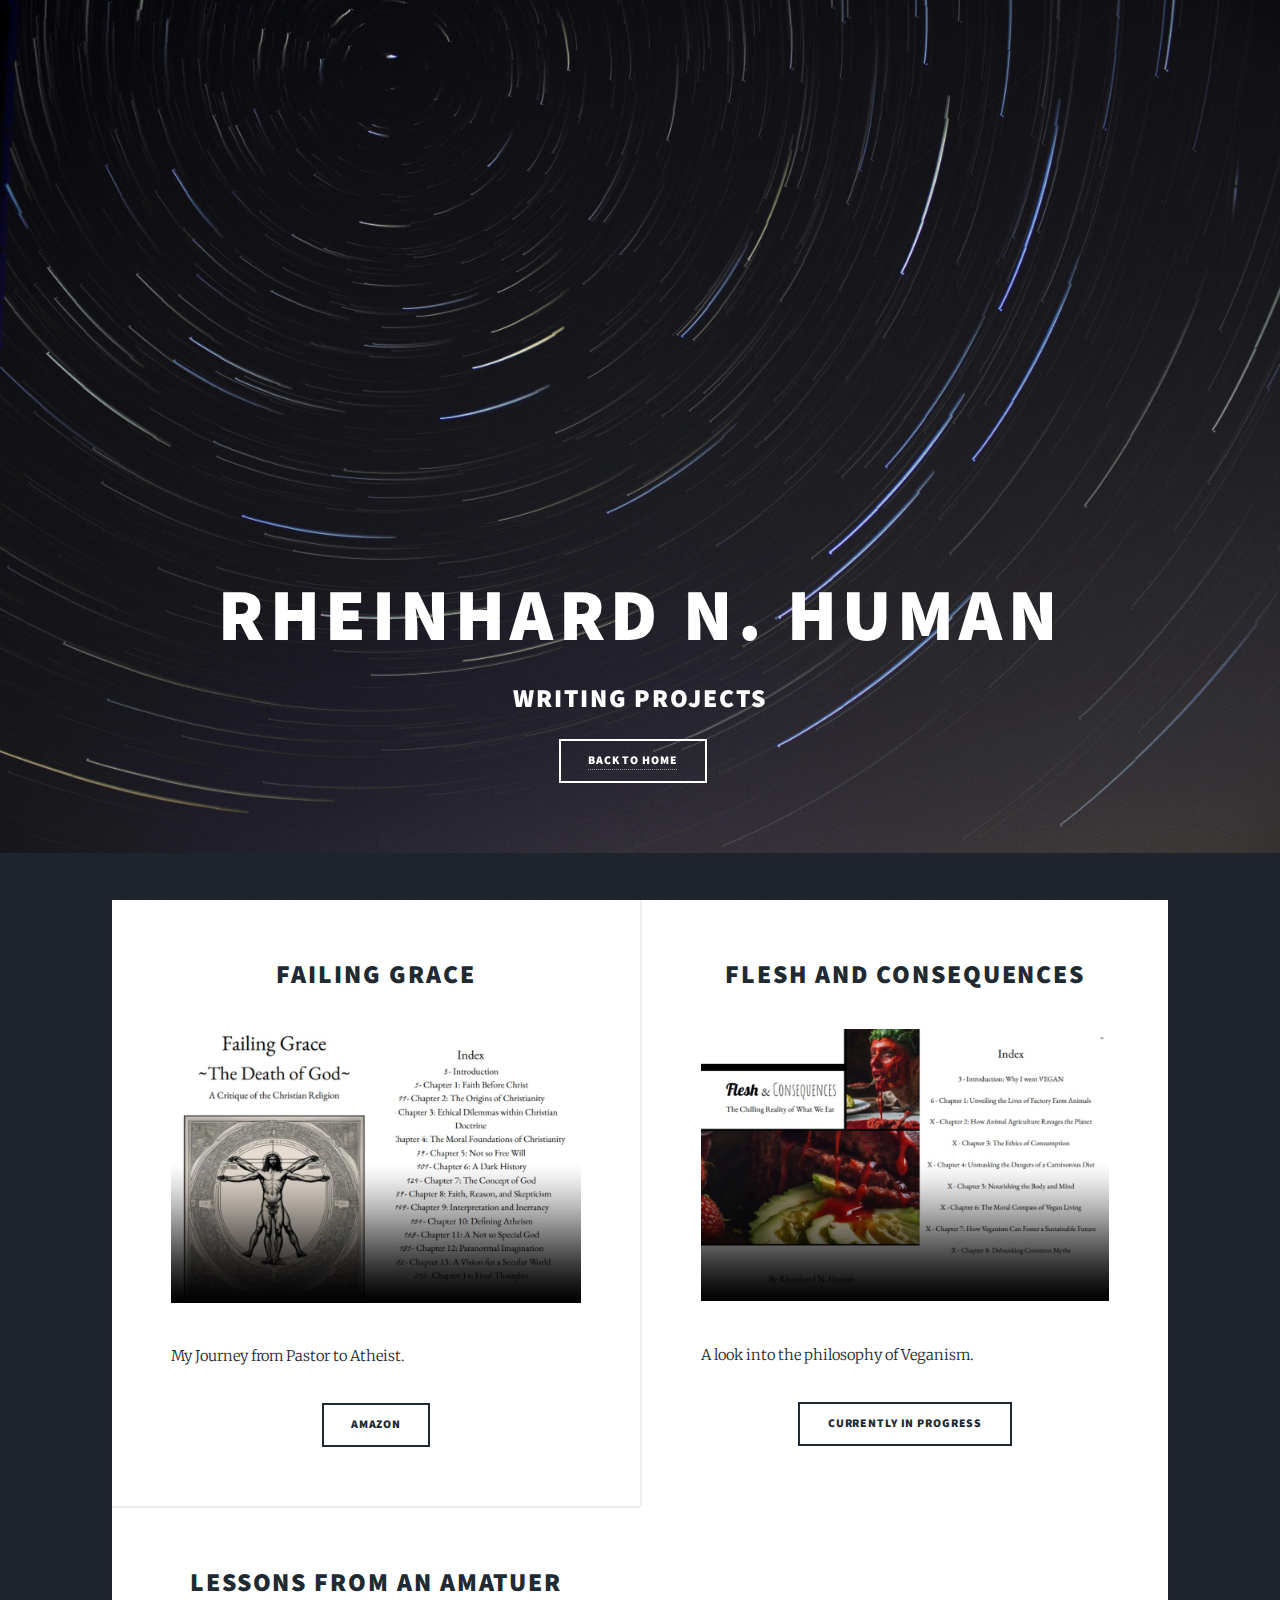
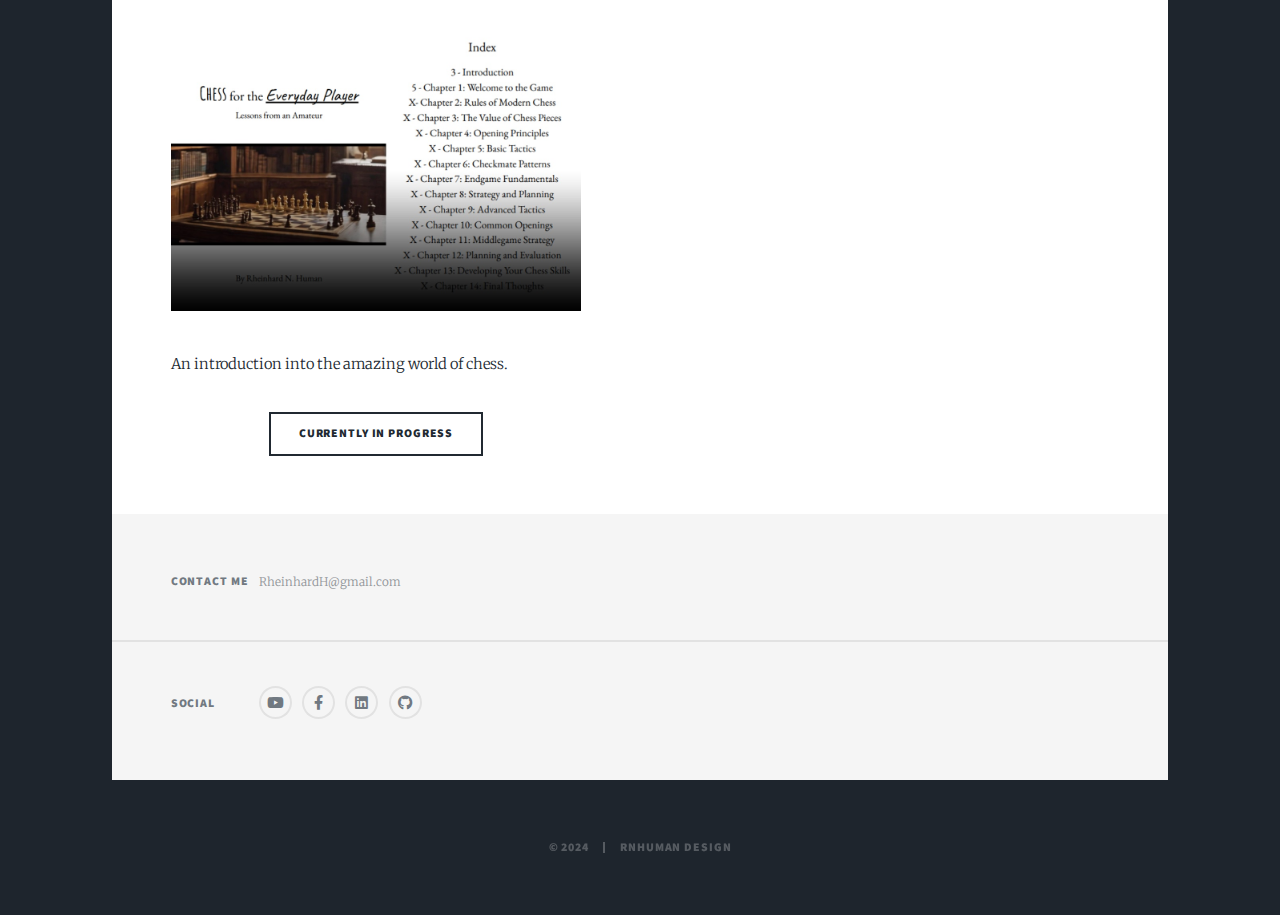
==== commit 83694442: "Links Update" ====
--- a/wt.html
+++ b/wt.html
@@ -29,12 +29,12 @@
 							<section class="posts">
 								<article>
 									<header>
-										<h2><a href="pages/gd.html">Failing Grace</a></h2>
+										<h2><a href="https://www.amazon.com/dp/B0DNTG416j">Failing Grace</a></h2>
 									</header>
-									<a href="#" class="image fit"><img src="images/01W.jpg" alt="" /></a>
+									<a href="https://www.amazon.com/dp/B0DNTG416j" class="image fit"><img src="images/01W.jpg" alt="" /></a>
 									<p>My Journey from Pastor to Atheist.</p>
 									<ul class="actions special">
-										<li><a href="#" class="button">Currently In Progress</a></li>
+										<li><a href="https://www.amazon.com/dp/B0DNTG416j" class="button">Amazon</a></li>
 									</ul>
 								</article>
 								<article>
